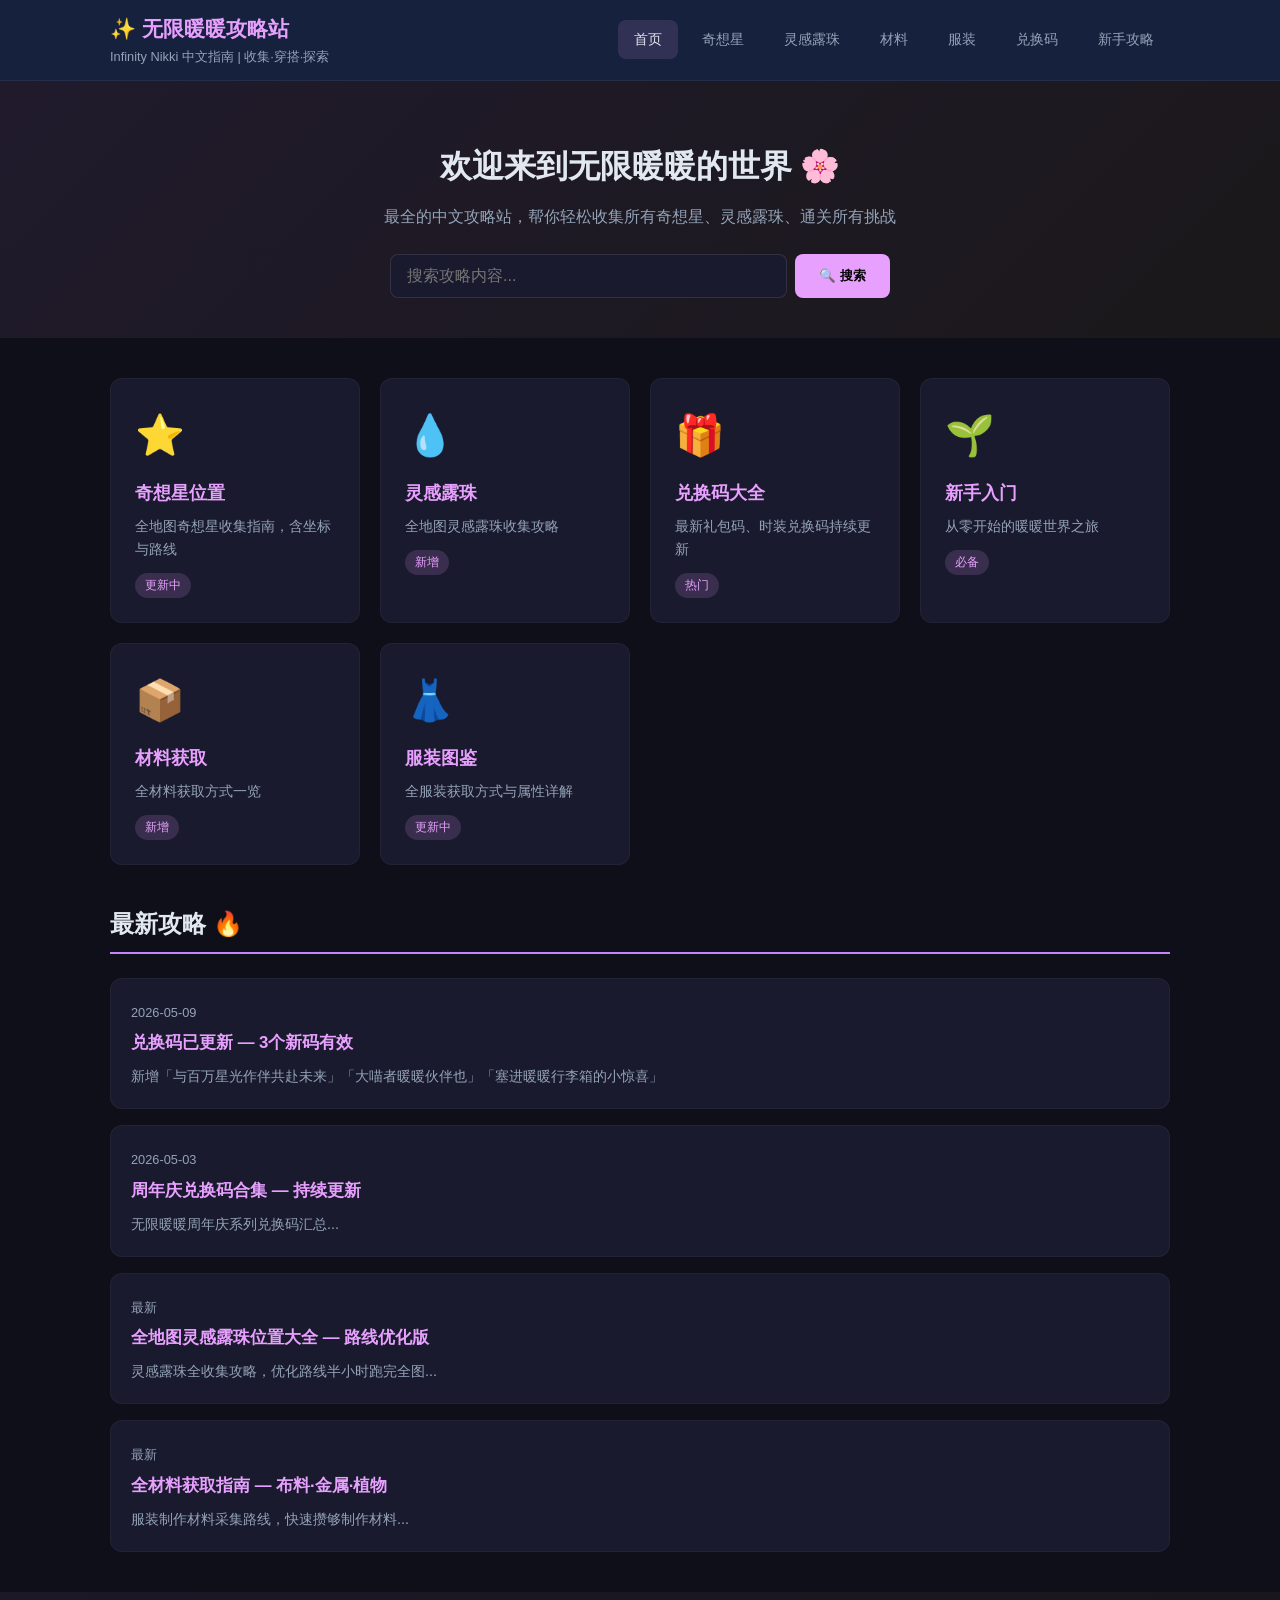
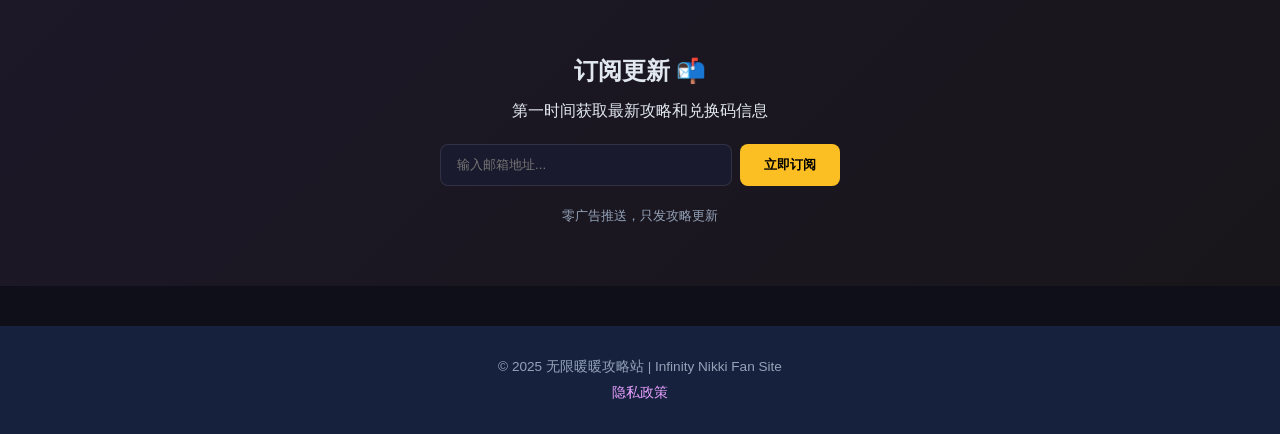
==== index.html @ 2e08425b "优化：服装页扩充至22套+收集进度+稀有度显示+百度统计(占位)" ====
<!DOCTYPE html>
<html lang="zh-CN">
<head>
    <meta charset="UTF-8">
    <meta name="viewport" content="width=device-width, initial-scale=1.0">
    <title>无限暖暖攻略站 - Infinity Nikki Guide</title>
    <meta name="description" content="无限暖暖攻略站，提供奇想星位置、灵感露珠收集、服装图鉴、穿搭挑战攻略等全面指南。">
    <meta name="keywords" content="无限暖暖, Infinity Nikki, 攻略, 奇想星, 灵感露珠, 服装, 穿搭挑战">
    <link rel="stylesheet" href="style.css">
    <!-- 预留AdSense广告位 -->
    <script async src="https://pagead2.googlesyndication.com/pagead/js/adsbygoogle.js?client=ca-pub-8350493966733244" crossorigin="anonymous"></script>

    <!-- 网站统计 -->
    <script>
    var _hmt = _hmt || [];
    (function() {
      var hm = document.createElement('script');
      hm.src = 'https://hm.baidu.com/hm.js?TODO_REPLACE_WITH_YOUR_BAIDU_ID';
      var s = document.getElementsByTagName('script')[0]; 
      s.parentNode.insertBefore(hm, s);
    })();
    </script>
    <!-- Google tag (gtag.js) -->
    <script async src="https://www.googletagmanager.com/gtag/js?id=G-TODO_REPLACE"></script>
    <script>
      window.dataLayer = window.dataLayer || [];
      function gtag(){dataLayer.push(arguments);}
      gtag('js', new Date());
      gtag('config', 'G-TODO_REPLACE');
    </script>
</head>
<body>
    <header class="site-header">
        <div class="container">
            <div class="logo">
                <h1>✨ 无限暖暖攻略站</h1>
                <p class="subtitle">Infinity Nikki 中文指南 | 收集·穿搭·探索</p>
            </div>
            <nav class="main-nav">
                <button class="mobile-menu-btn" id="menuToggle">☰</button>
                <ul id="navMenu">
                    <li><a href="index.html" class="active">首页</a></li>
                    <li><a href="whimstars.html" >奇想星</a></li>
                    <li><a href="dewdrops.html" >灵感露珠</a></li>
                    <li><a href="materials.html" >材料</a></li>
                    <li><a href="outfits.html" >服装</a></li>
                    <li><a href="codes.html" >兑换码</a></li>
                    <li><a href="beginner.html" >新手攻略</a></li>
                </ul>
            </nav>
        </div>
    </header>

    <main>
        <!-- Hero -->
        <section class="hero">
            <div class="container">
                <h2>欢迎来到无限暖暖的世界 🌸</h2>
                <p>最全的中文攻略站，帮你轻松收集所有奇想星、灵感露珠、通关所有挑战</p>
                <div class="search-box">
                    <input type="text" id="searchInput" placeholder="搜索攻略内容..." />
                    <button id="searchBtn">🔍 搜索</button>
                </div>
            </div>
        </section>

        <!-- Quick Links -->
        <section class="quick-links">
            <div class="container">
                <div class="card-grid">
                    <a href="whimstars.html" class="card card-whimstar">
                        <div class="card-icon">⭐</div>
                        <h3>奇想星位置</h3>
                        <p>全地图奇想星收集指南，含坐标与路线</p>
                        <span class="card-tag">更新中</span>
                    </a>
                    <a href="dewdrops.html" class="card card-whimstar">
                        <div class="card-icon">💧</div>
                        <h3>灵感露珠</h3>
                        <p>全地图灵感露珠收集攻略</p>
                        <span class="card-tag">新增</span>
                    </a>
                    <a href="codes.html" class="card card-outfit">
                        <div class="card-icon">🎁</div>
                        <h3>兑换码大全</h3>
                        <p>最新礼包码、时装兑换码持续更新</p>
                        <span class="card-tag">热门</span>
                    </a>
                    <a href="beginner.html" class="card card-challenge">
                        <div class="card-icon">🌱</div>
                        <h3>新手入门</h3>
                        <p>从零开始的暖暖世界之旅</p>
                        <span class="card-tag">必备</span>
                    </a>
                    <a href="materials.html" class="card card-calculator">
                        <div class="card-icon">📦</div>
                        <h3>材料获取</h3>
                        <p>全材料获取方式一览</p>
                        <span class="card-tag">新增</span>
                    </a>
                    <a href="outfits.html" class="card card-calculator">
                        <div class="card-icon">👗</div>
                        <h3>服装图鉴</h3>
                        <p>全服装获取方式与属性详解</p>
                        <span class="card-tag">更新中</span>
                    </a>
                </div>
            </div>
        </section>

        <!-- Latest Guides -->
        <section class="latest-guides">
            <div class="container">
                <h2 class="section-title">最新攻略 🔥</h2>
                <div class="guide-list">
                    <article class="guide-item">
                        <span class="guide-date">2026-05-09</span>
                        <h3><a href="codes.html">兑换码已更新 — 3个新码有效</a></h3>
                        <p>新增「与百万星光作伴共赴未来」「大喵者暖暖伙伴也」「塞进暖暖行李箱的小惊喜」</p>
                    </article>
                    <article class="guide-item">
                        <span class="guide-date">2026-05-03</span>
                        <h3><a href="codes.html">周年庆兑换码合集 — 持续更新</a></h3>
                        <p>无限暖暖周年庆系列兑换码汇总...</p>
                    </article>
                    <article class="guide-item">
                        <span class="guide-date">最新</span>
                        <h3><a href="dewdrops.html">全地图灵感露珠位置大全 — 路线优化版</a></h3>
                        <p>灵感露珠全收集攻略，优化路线半小时跑完全图...</p>
                    </article>
                    <article class="guide-item">
                        <span class="guide-date">最新</span>
                        <h3><a href="materials.html">全材料获取指南 — 布料·金属·植物</a></h3>
                        <p>服装制作材料采集路线，快速攒够制作材料...</p>
                    </article>
                </div>
            </div>
        </section>

        <!-- Newsletter -->
        <section class="newsletter">
            <div class="container">
                <h2>订阅更新 📬</h2>
                <p>第一时间获取最新攻略和兑换码信息</p>
                <form class="newsletter-form" id="newsletterForm">
                    <input type="email" placeholder="输入邮箱地址..." required />
                    <button type="submit">立即订阅</button>
                </form>
                <p class="newsletter-note">零广告推送，只发攻略更新</p>
            </div>
        </section>
    </main>

    <!-- AdSense 预留 -->
    <!-- <div class="ad-container">广告位</div> -->

    <footer class="site-footer">
        <div class="container">
            <p>© 2025 无限暖暖攻略站 | Infinity Nikki Fan Site</p>
            <p class="footer-note"><a href="privacy.html">隐私政策</a></p>
        </div>
    </footer>

    <script src="script.js"></script>
</body>
</html>
---- style.css ----
/* ===== Reset & Base ===== */
*, *::before, *::after { box-sizing: border-box; margin: 0; padding: 0; }

:root {
    --bg: #0f0f1a;
    --bg-card: #1a1a2e;
    --bg-nav: #16213e;
    --primary: #e8a0ff;
    --primary-dim: #c084fc;
    --accent: #fbbf24;
    --text: #e2e8f0;
    --text-dim: #94a3b8;
    --success: #4ade80;
    --radius: 12px;
    --shadow: 0 4px 24px rgba(0,0,0,0.3);
}

html { scroll-behavior: smooth; }

body {
    font-family: -apple-system, BlinkMacSystemFont, 'Segoe UI', 'Noto Sans SC', sans-serif;
    background: var(--bg);
    color: var(--text);
    line-height: 1.6;
    min-height: 100vh;
}

.container { max-width: 1100px; margin: 0 auto; padding: 0 20px; }

a { color: var(--primary); text-decoration: none; transition: color 0.2s; }
a:hover { color: var(--accent); }

/* ===== Header ===== */
.site-header {
    background: var(--bg-nav);
    border-bottom: 1px solid rgba(255,255,255,0.06);
    position: sticky;
    top: 0;
    z-index: 100;
    backdrop-filter: blur(12px);
}

.site-header .container {
    display: flex;
    justify-content: space-between;
    align-items: center;
    padding-top: 12px;
    padding-bottom: 12px;
}

.logo h1 { font-size: 1.3em; color: var(--primary); }
.subtitle { font-size: 0.8em; color: var(--text-dim); margin-top: 2px; }

/* Navigation */
.main-nav ul {
    display: flex;
    gap: 8px;
    list-style: none;
}
.main-nav ul li a {
    display: block;
    padding: 8px 16px;
    border-radius: 8px;
    color: var(--text-dim);
    font-size: 0.9em;
    transition: all 0.2s;
}
.main-nav ul li a:hover,
.main-nav ul li a.active {
    color: var(--text);
    background: rgba(232,160,255,0.12);
}
.mobile-menu-btn {
    display: none;
    background: none;
    border: none;
    color: var(--text);
    font-size: 1.5em;
    cursor: pointer;
}

/* ===== Hero ===== */
.hero {
    text-align: center;
    padding: 60px 20px 40px;
    background: linear-gradient(135deg, rgba(232,160,255,0.08), rgba(251,191,36,0.05));
}
.hero h2 { font-size: 2em; margin-bottom: 12px; }
.hero p { color: var(--text-dim); max-width: 600px; margin: 0 auto 24px; }

.search-box {
    display: flex;
    max-width: 500px;
    margin: 0 auto;
    gap: 8px;
}
.search-box input {
    flex: 1;
    padding: 12px 16px;
    border-radius: 8px;
    border: 1px solid rgba(255,255,255,0.1);
    background: var(--bg-card);
    color: var(--text);
    font-size: 1em;
}
.search-box input:focus { outline: none; border-color: var(--primary); }
.search-box button {
    padding: 12px 24px;
    border-radius: 8px;
    border: none;
    background: var(--primary);
    color: #000;
    font-weight: 600;
    cursor: pointer;
}

/* ===== Cards ===== */
.card-grid {
    display: grid;
    grid-template-columns: repeat(auto-fit, minmax(240px, 1fr));
    gap: 20px;
    padding: 40px 0;
}

.card {
    background: var(--bg-card);
    border-radius: var(--radius);
    padding: 24px;
    transition: all 0.3s;
    border: 1px solid rgba(255,255,255,0.04);
    position: relative;
    overflow: hidden;
}
.card:hover {
    transform: translateY(-4px);
    box-shadow: var(--shadow);
    border-color: var(--primary-dim);
}
.card-icon { font-size: 2.5em; margin-bottom: 12px; }
.card h3 { font-size: 1.1em; margin-bottom: 8px; }
.card p { color: var(--text-dim); font-size: 0.9em; }
.card-tag {
    display: inline-block;
    padding: 3px 10px;
    border-radius: 20px;
    font-size: 0.75em;
    margin-top: 12px;
    background: rgba(232,160,255,0.15);
    color: var(--primary);
}

/* ===== Sections ===== */
.section-title {
    font-size: 1.5em;
    margin-bottom: 24px;
    padding-bottom: 8px;
    border-bottom: 2px solid var(--primary-dim);
}

.guide-list { display: flex; flex-direction: column; gap: 16px; }
.guide-item {
    background: var(--bg-card);
    padding: 20px;
    border-radius: var(--radius);
    border: 1px solid rgba(255,255,255,0.04);
}
.guide-date { font-size: 0.8em; color: var(--text-dim); }
.guide-item h3 { margin: 6px 0 8px; font-size: 1.05em; }
.guide-item p { color: var(--text-dim); font-size: 0.9em; }

/* ===== Newsletter ===== */
.newsletter {
    text-align: center;
    padding: 60px 20px;
    background: linear-gradient(135deg, rgba(232,160,255,0.06), rgba(251,191,36,0.04));
    margin-top: 40px;
}
.newsletter h2 { margin-bottom: 8px; }
.newsletter-form {
    display: flex;
    max-width: 400px;
    margin: 20px auto;
    gap: 8px;
}
.newsletter-form input {
    flex: 1;
    padding: 12px 16px;
    border-radius: 8px;
    border: 1px solid rgba(255,255,255,0.1);
    background: var(--bg-card);
    color: var(--text);
}
.newsletter-form button {
    padding: 12px 24px;
    border-radius: 8px;
    border: none;
    background: var(--accent);
    color: #000;
    font-weight: 600;
    cursor: pointer;
}
.newsletter-note { font-size: 0.8em; color: var(--text-dim); }

/* ===== Page Hero (subpages) ===== */
.page-hero {
    padding: 40px 20px;
    text-align: center;
    background: linear-gradient(135deg, rgba(232,160,255,0.06), transparent);
}
.page-hero h1 { font-size: 1.8em; }
.page-description { color: var(--text-dim); margin-top: 8px; }

/* ===== Filter Bar ===== */
.filter-bar {
    display: flex;
    gap: 8px;
    flex-wrap: wrap;
    margin-bottom: 24px;
}
.filter-btn {
    padding: 8px 18px;
    border-radius: 20px;
    border: 1px solid rgba(255,255,255,0.1);
    background: transparent;
    color: var(--text-dim);
    cursor: pointer;
    transition: all 0.2s;
    font-size: 0.9em;
}
.filter-btn:hover, .filter-btn.active {
    background: var(--primary);
    color: #000;
    border-color: var(--primary);
}

/* ===== Progress Bar ===== */
.progress-bar { margin-bottom: 32px; }
.progress-label {
    display: flex;
    justify-content: space-between;
    margin-bottom: 6px;
    font-size: 0.9em;
    color: var(--text-dim);
}
.progress-track {
    height: 8px;
    background: var(--bg-card);
    border-radius: 10px;
    overflow: hidden;
}
.progress-fill {
    height: 100%;
    background: linear-gradient(90deg, var(--primary), var(--accent));
    border-radius: 10px;
    transition: width 0.5s ease;
}

/* ===== Items Grid ===== */
.zone-section { margin-bottom: 40px; }
.zone-section h2 { font-size: 1.3em; margin-bottom: 4px; }
.zone-stats { color: var(--text-dim); font-size: 0.85em; margin-bottom: 16px; }

.items-grid {
    display: grid;
    grid-template-columns: repeat(auto-fill, minmax(180px, 1fr));
    gap: 12px;
}
.item-card {
    background: var(--bg-card);
    padding: 16px;
    border-radius: 10px;
    border: 1px solid rgba(255,255,255,0.06);
    cursor: pointer;
    transition: all 0.2s;
    user-select: none;
}
.item-card:hover { border-color: var(--primary-dim); }
.item-card.collected {
    opacity: 0.5;
    text-decoration: line-through;
    border-color: var(--success);
}
.item-card .item-name { font-size: 0.95em; font-weight: 500; }
.item-card .item-location { font-size: 0.8em; color: var(--text-dim); margin-top: 4px; }

/* ===== Outfits Grid ===== */
.outfits-grid {
    display: grid;
    grid-template-columns: repeat(auto-fill, minmax(280px, 1fr));
    gap: 20px;
}
.outfit-card {
    background: var(--bg-card);
    border-radius: var(--radius);
    overflow: hidden;
    border: 1px solid rgba(255,255,255,0.06);
    transition: all 0.3s;
}
.outfit-card:hover { transform: translateY(-2px); border-color: var(--primary-dim); }
.outfit-card .outfit-header {
    padding: 20px 20px 12px;
    display: flex;
    justify-content: space-between;
    align-items: flex-start;
}
.outfit-card .outfit-name { font-weight: 600; font-size: 1.05em; }
.outfit-card .outfit-type {
    font-size: 0.75em;
    padding: 3px 10px;
    border-radius: 20px;
    background: rgba(232,160,255,0.15);
    color: var(--primary);
}
.outfit-card .outfit-body { padding: 0 20px 16px; }
.outfit-card .outfit-body p { color: var(--text-dim); font-size: 0.9em; }
.outfit-card .outfit-tags {
    display: flex;
    gap: 6px;
    flex-wrap: wrap;
    padding: 12px 20px;
    border-top: 1px solid rgba(255,255,255,0.04);
}
.outfit-card .outfit-tags span {
    font-size: 0.75em;
    padding: 3px 8px;
    border-radius: 6px;
    background: rgba(255,255,255,0.05);
    color: var(--text-dim);
}

/* ===== Challenge ===== */
.challenge-item {
    background: var(--bg-card);
    border-radius: var(--radius);
    padding: 20px;
    margin-bottom: 16px;
    border: 1px solid rgba(255,255,255,0.06);
}
.challenge-item h3 { color: var(--accent); margin-bottom: 8px; }
.challenge-item .challenge-detail { color: var(--text-dim); font-size: 0.9em; }
.challenge-item .challenge-tip {
    margin-top: 12px;
    padding: 12px;
    background: rgba(251,191,36,0.08);
    border-radius: 8px;
    border-left: 3px solid var(--accent);
    font-size: 0.9em;
}

/* ===== Codes Page ===== */
.code-list { display: flex; flex-direction: column; gap: 16px; }
.code-item {
    background: var(--bg-card);
    border-radius: var(--radius);
    padding: 20px;
    border: 1px solid rgba(255,255,255,0.06);
    display: flex;
    flex-direction: column;
    gap: 8px;
}
.code-item.active { border-color: rgba(74,222,128,0.2); }
.code-item.expired { opacity: 0.5; }
.code-header {
    display: flex;
    justify-content: space-between;
    align-items: center;
}
.code-value {
    font-family: 'Courier New', monospace;
    font-size: 1.1em;
    font-weight: 700;
    color: var(--accent);
    letter-spacing: 1px;
}
.code-status.active { color: var(--success); font-size: 0.85em; }
.code-status.expired { color: #ef4444; font-size: 0.85em; }
.code-body p { color: var(--text-dim); font-size: 0.9em; }
.code-date { font-size: 0.8em; color: var(--text-dim); margin-top: 4px; }
.copy-btn {
    align-self: flex-end;
    padding: 6px 16px;
    border-radius: 6px;
    border: none;
    background: var(--primary);
    color: #000;
    font-size: 0.85em;
    cursor: pointer;
    transition: all 0.2s;
}
.copy-btn:hover { background: var(--accent); }

/* ===== Beginner Guide ===== */
.guide-article {
    background: var(--bg-card);
    border-radius: var(--radius);
    padding: 24px;
    margin-bottom: 20px;
}
.guide-article h2 { font-size: 1.3em; margin-bottom: 16px; color: var(--primary); }
.guide-article p { color: var(--text-dim); line-height: 1.8; }
.guide-article ul { padding-left: 20px; margin: 12px 0; }
.guide-article ul li { color: var(--text-dim); margin-bottom: 8px; line-height: 1.6; }
.todo-list { display: flex; flex-direction: column; gap: 8px; }
.todo-item {
    display: flex;
    gap: 10px;
    align-items: flex-start;
    padding: 10px 14px;
    background: rgba(255,255,255,0.03);
    border-radius: 8px;
}
.todo-check { flex-shrink: 0; }
.resource-grid {
    display: grid;
    grid-template-columns: repeat(auto-fit, minmax(140px, 1fr));
    gap: 12px;
}
.resource-item {
    text-align: center;
    padding: 16px;
    background: rgba(255,255,255,0.03);
    border-radius: 10px;
}
.resource-icon { font-size: 2em; margin-bottom: 8px; }
.resource-item h4 { font-size: 0.95em; margin-bottom: 4px; }
.resource-item p { font-size: 0.8em; color: var(--text-dim); }
.tip-card {
    padding: 14px;
    background: rgba(255,255,255,0.03);
    border-radius: 8px;
    margin-bottom: 10px;
}
.tip-card p { margin: 0; }
.tip-detail { font-size: 0.88em; color: var(--text-dim); margin-top: 4px; }
.ad-container {
    max-width: 728px;
    margin: 20px auto;
    min-height: 90px;
    background: var(--bg-card);
    border-radius: var(--radius);
    border: 1px dashed rgba(255,255,255,0.1);
}

/* ===== Footer ===== */
.site-footer {
    background: var(--bg-nav);
    padding: 30px 20px;
    text-align: center;
    margin-top: 40px;
}
.site-footer p { color: var(--text-dim); font-size: 0.85em; }
.footer-note { font-size: 0.75em; margin-top: 4px; }

/* ===== Responsive ===== */
@media (max-width: 768px) {
    .main-nav ul {
        display: none;
        position: absolute;
        top: 100%;
        left: 0;
        right: 0;
        flex-direction: column;
        background: var(--bg-nav);
        padding: 12px;
        border-bottom: 1px solid rgba(255,255,255,0.06);
    }
    .main-nav ul.open { display: flex; }
    .mobile-menu-btn { display: block; }
    .hero h2 { font-size: 1.5em; }
    .card-grid { grid-template-columns: 1fr 1fr; }
    .items-grid { grid-template-columns: repeat(auto-fill, minmax(140px, 1fr)); }
}

@media (max-width: 480px) {
    .card-grid { grid-template-columns: 1fr; }
    .search-box, .newsletter-form { flex-direction: column; }
}

/* ===== Content & Table Styles ===== */
.content-section {
    padding: 3rem 0;
}

.content-section:nth-child(even) {
    background: var(--bg-card);
}

.guide-content {
    background: var(--bg-card);
    border-radius: var(--radius);
    padding: 1.5rem;
    margin-top: 1rem;
}

.guide-content p {
    margin-bottom: 1rem;
    color: var(--text-dim);
    line-height: 1.8;
}

.collect-table {
    width: 100%;
    border-collapse: collapse;
    margin-top: 1rem;
    font-size: 0.95rem;
}

.collect-table th {
    background: var(--bg-nav);
    color: var(--primary);
    padding: 0.8rem 1rem;
    text-align: left;
    font-weight: 600;
}

.collect-table td {
    padding: 0.7rem 1rem;
    border-bottom: 1px solid rgba(255,255,255,0.06);
    color: var(--text);
}

.collect-table tr:hover td {
    background: rgba(232, 160, 255, 0.05);
}

.collect-table th:first-child {
    border-radius: 8px 0 0 0;
}

.collect-table th:last-child {
    border-radius: 0 8px 0 0;
}

.info-box, .notice-box {
    background: rgba(232, 160, 255, 0.08);
    border-left: 4px solid var(--primary);
    border-radius: 8px;
    padding: 1.2rem;
    margin: 1.5rem 0;
}

.info-box h3 {
    color: var(--primary);
    margin-bottom: 0.8rem;
    font-size: 1.1rem;
}

.info-box ul {
    list-style: none;
    padding: 0;
}

.info-box ul li {
    padding: 0.4rem 0;
    padding-left: 1.5rem;
    position: relative;
    color: var(--text-dim);
}

.info-box ul li::before {
    content: '✦';
    position: absolute;
    left: 0;
    color: var(--primary);
}

@media (max-width: 768px) {
    .collect-table {
        font-size: 0.85rem;
    }
    .collect-table th, .collect-table td {
        padding: 0.5rem;
    }
}
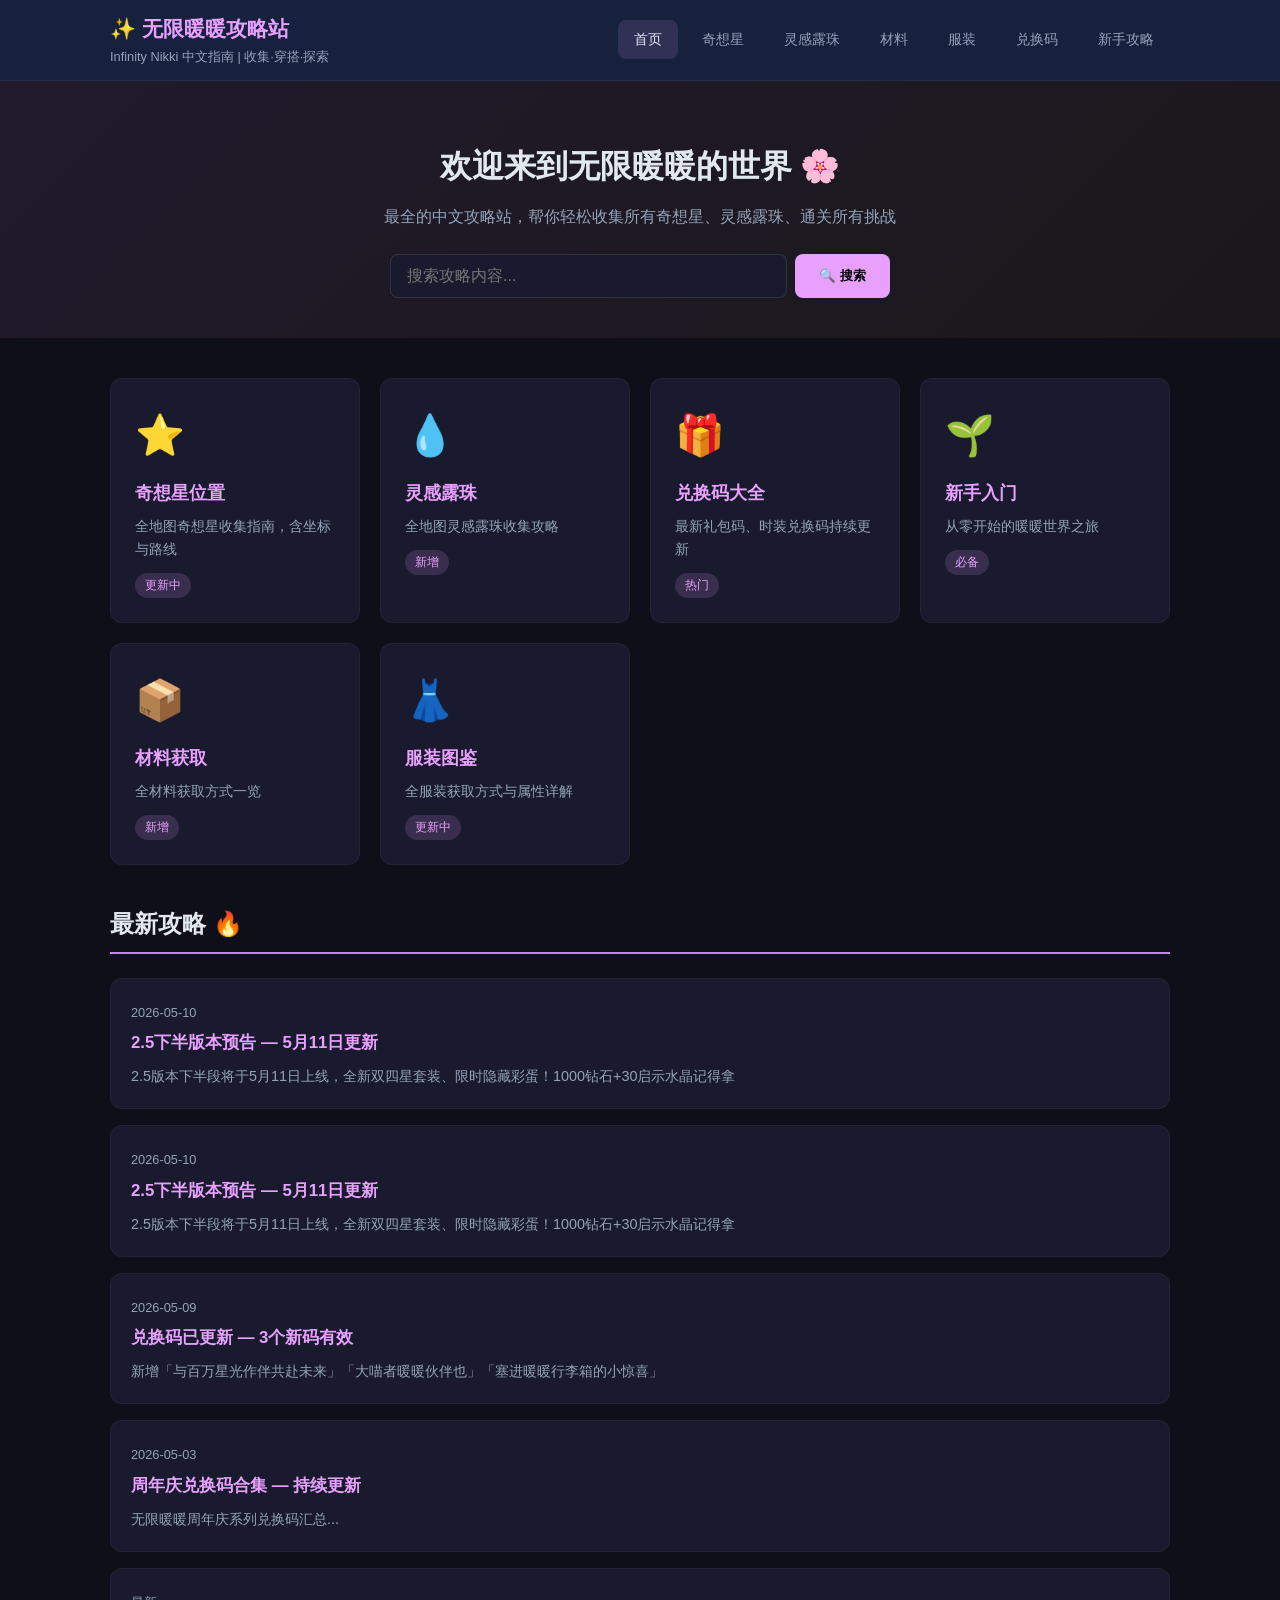
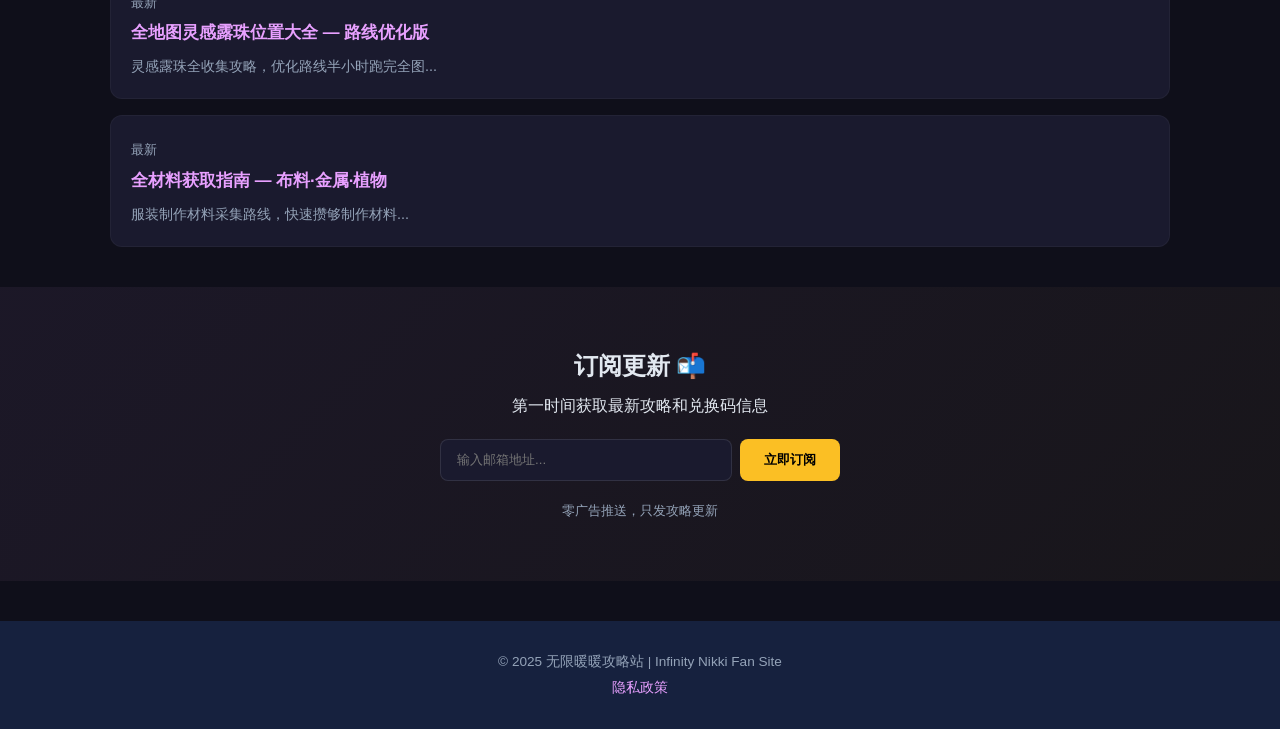
==== commit 39a118f3: "update: 5.10日常维护 - 新增2.5下半版本预告(5月11日更新)" ====
--- a/index.html
+++ b/index.html
@@ -114,6 +114,16 @@
                 <h2 class="section-title">最新攻略 🔥</h2>
                 <div class="guide-list">
                     <article class="guide-item">
+                        <span class="guide-date">2026-05-10</span>
+                        <h3><a href="whimstars.html">2.5下半版本预告 — 5月11日更新</a></h3>
+                        <p>2.5版本下半段将于5月11日上线，全新双四星套装、限时隐藏彩蛋！1000钻石+30启示水晶记得拿</p>
+                    </article>
+                    <article class="guide-item">
+                        <span class="guide-date">2026-05-10</span>
+                        <h3><a href="whimstars.html">2.5下半版本预告 — 5月11日更新</a></h3>
+                        <p>2.5版本下半段将于5月11日上线，全新双四星套装、限时隐藏彩蛋！1000钻石+30启示水晶记得拿</p>
+                    </article>
+                    <article class="guide-item">
                         <span class="guide-date">2026-05-09</span>
                         <h3><a href="codes.html">兑换码已更新 — 3个新码有效</a></h3>
                         <p>新增「与百万星光作伴共赴未来」「大喵者暖暖伙伴也」「塞进暖暖行李箱的小惊喜」</p>
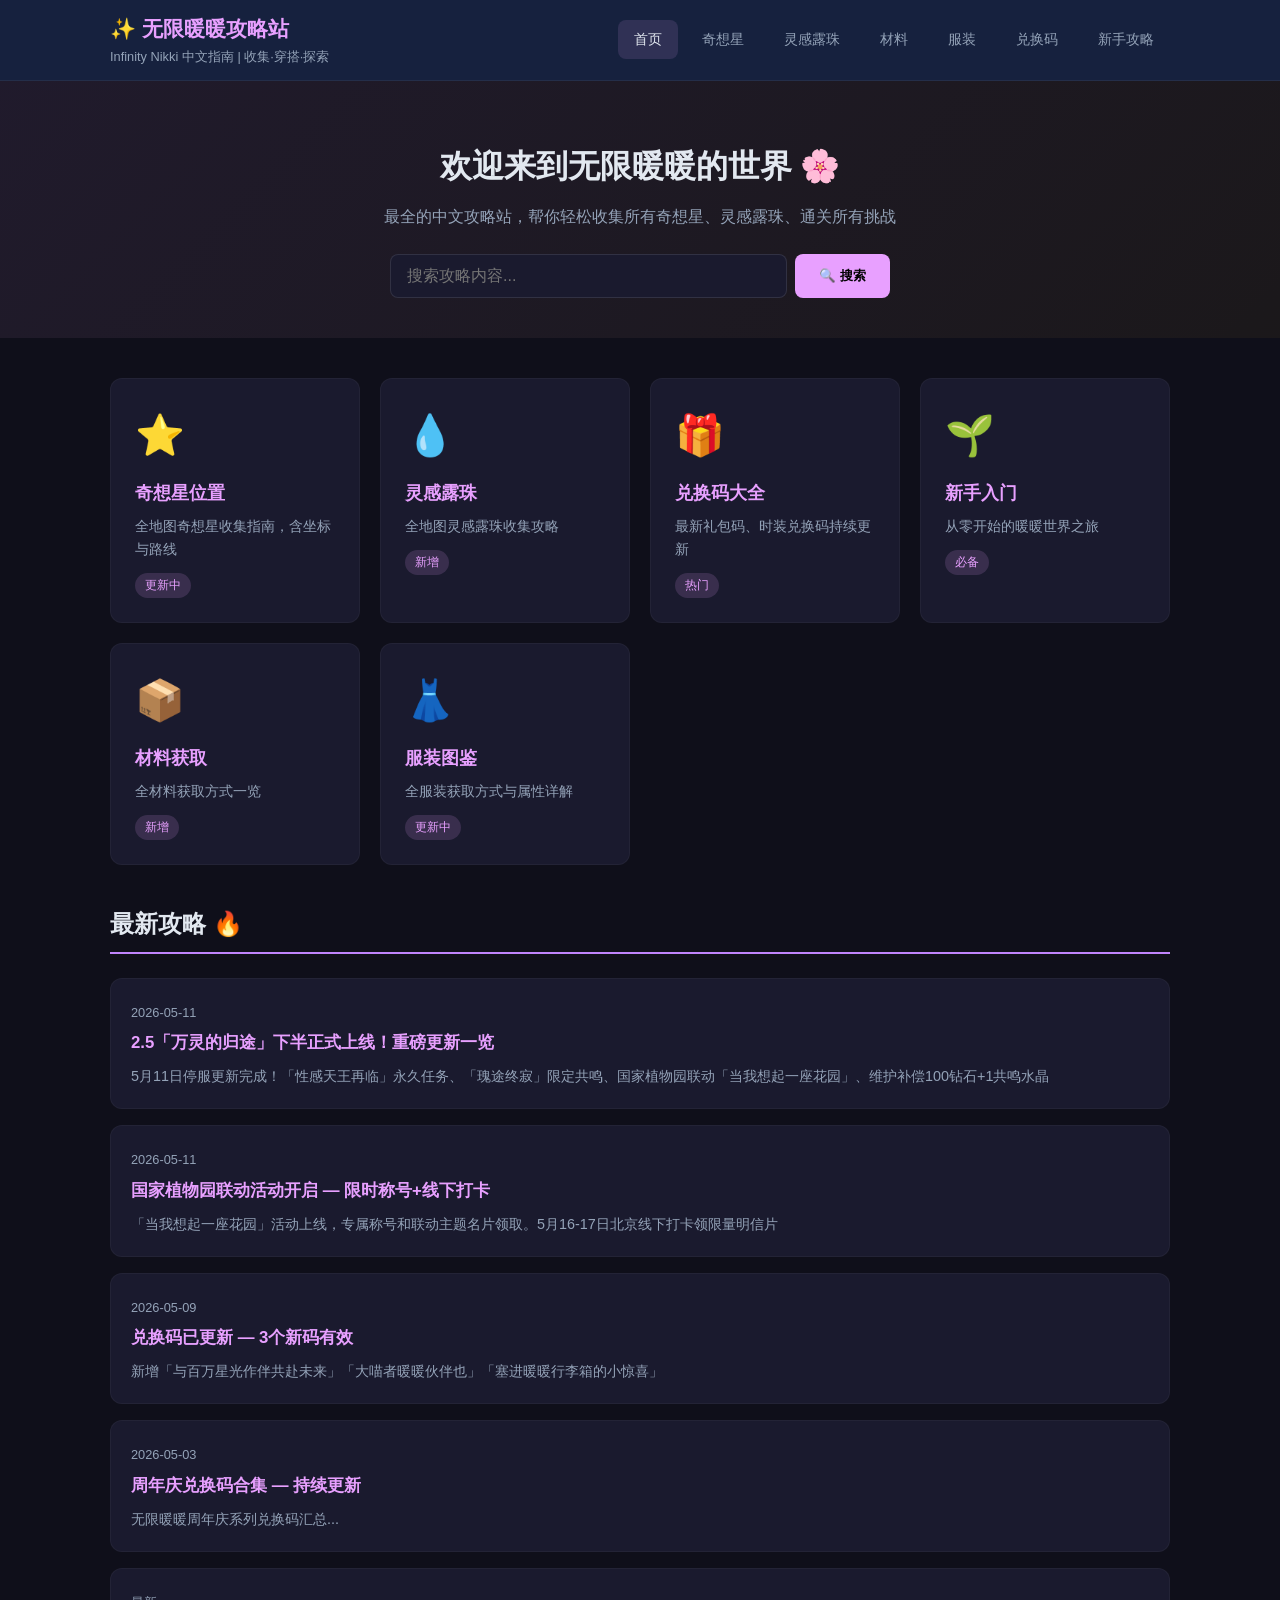
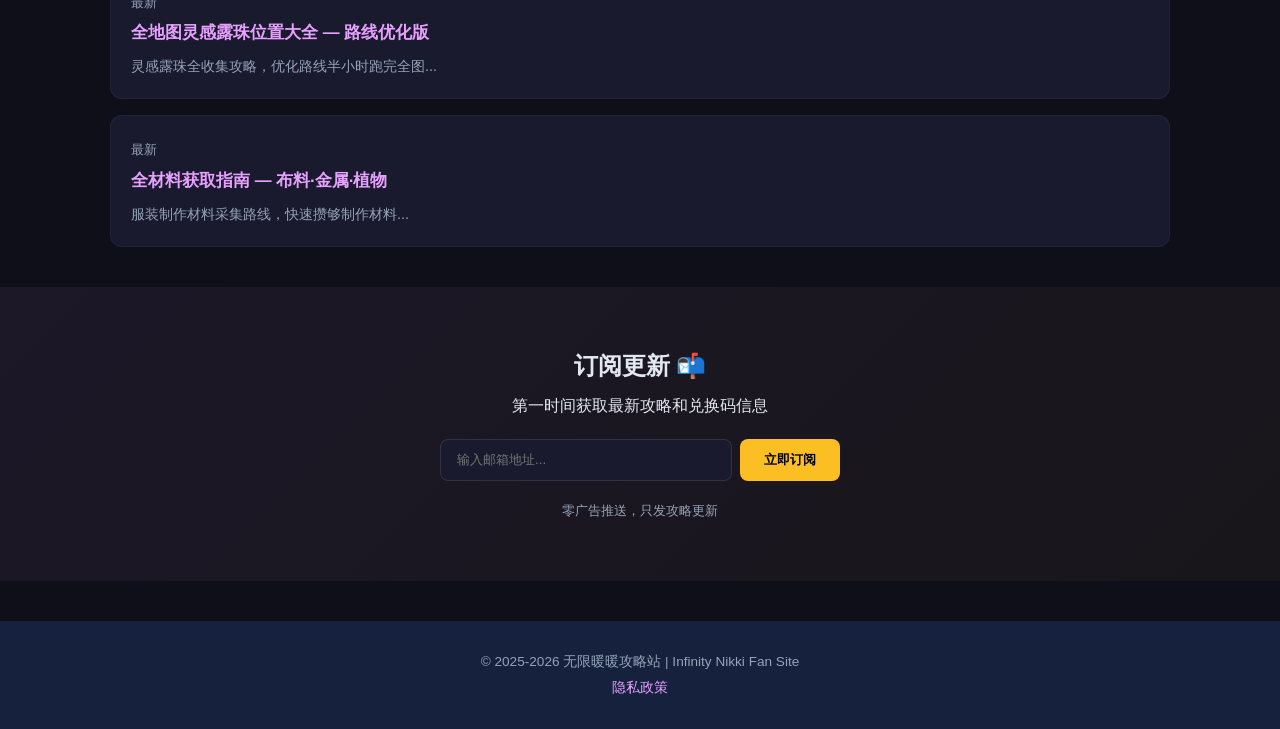
==== commit f18659cc: "每日维护 2026-05-11: 更新2.5下半上线新闻 + 国家植物园联动活动" ====
--- a/index.html
+++ b/index.html
@@ -114,14 +114,14 @@
                 <h2 class="section-title">最新攻略 🔥</h2>
                 <div class="guide-list">
                     <article class="guide-item">
-                        <span class="guide-date">2026-05-10</span>
-                        <h3><a href="whimstars.html">2.5下半版本预告 — 5月11日更新</a></h3>
-                        <p>2.5版本下半段将于5月11日上线，全新双四星套装、限时隐藏彩蛋！1000钻石+30启示水晶记得拿</p>
+                        <span class="guide-date">2026-05-11</span>
+                        <h3><a href="index.html">2.5「万灵的归途」下半正式上线！重磅更新一览</a></h3>
+                        <p>5月11日停服更新完成！「性感天王再临」永久任务、「瑰途终寂」限定共鸣、国家植物园联动「当我想起一座花园」、维护补偿100钻石+1共鸣水晶</p>
                     </article>
                     <article class="guide-item">
-                        <span class="guide-date">2026-05-10</span>
-                        <h3><a href="whimstars.html">2.5下半版本预告 — 5月11日更新</a></h3>
-                        <p>2.5版本下半段将于5月11日上线，全新双四星套装、限时隐藏彩蛋！1000钻石+30启示水晶记得拿</p>
+                        <span class="guide-date">2026-05-11</span>
+                        <h3><a href="index.html">国家植物园联动活动开启 — 限时称号+线下打卡</a></h3>
+                        <p>「当我想起一座花园」活动上线，专属称号和联动主题名片领取。5月16-17日北京线下打卡领限量明信片</p>
                     </article>
                     <article class="guide-item">
                         <span class="guide-date">2026-05-09</span>
@@ -166,7 +166,7 @@
 
     <footer class="site-footer">
         <div class="container">
-            <p>© 2025 无限暖暖攻略站 | Infinity Nikki Fan Site</p>
+            <p>© 2025-2026 无限暖暖攻略站 | Infinity Nikki Fan Site</p>
             <p class="footer-note"><a href="privacy.html">隐私政策</a></p>
         </div>
     </footer>
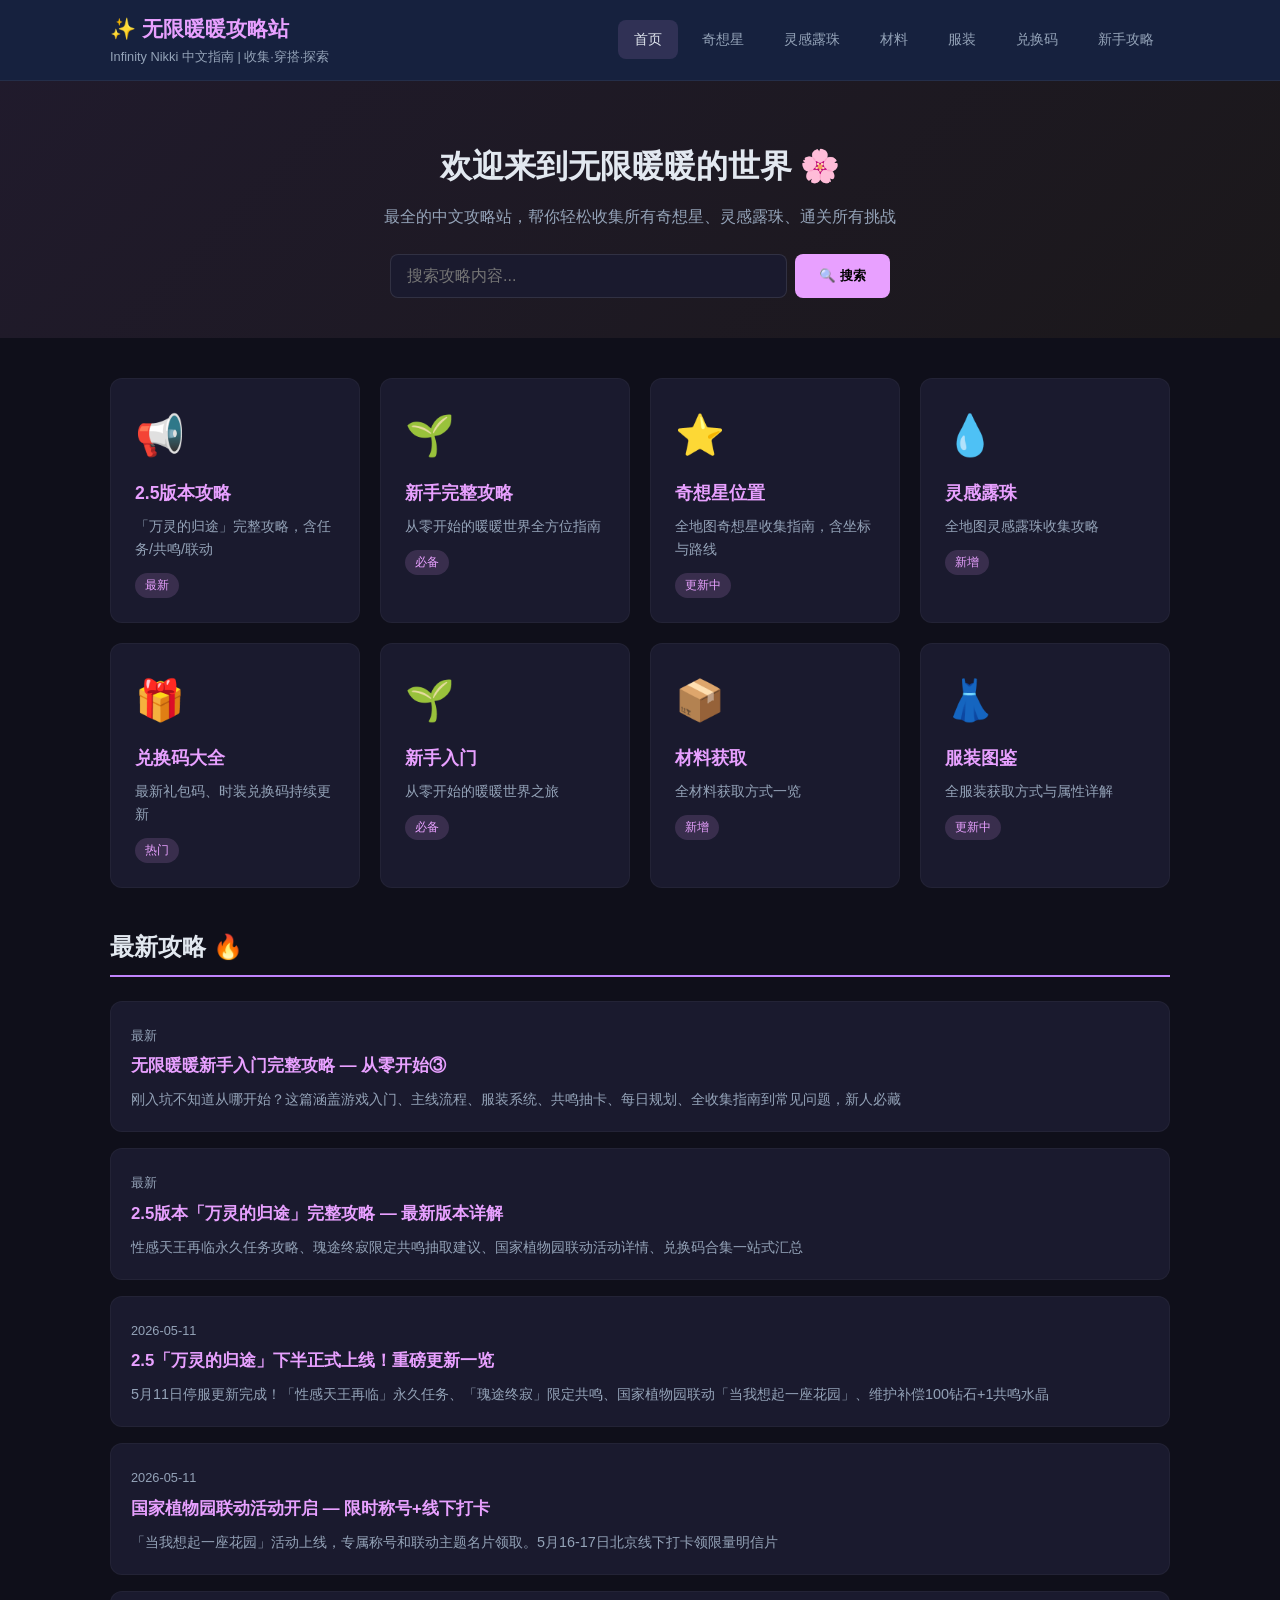
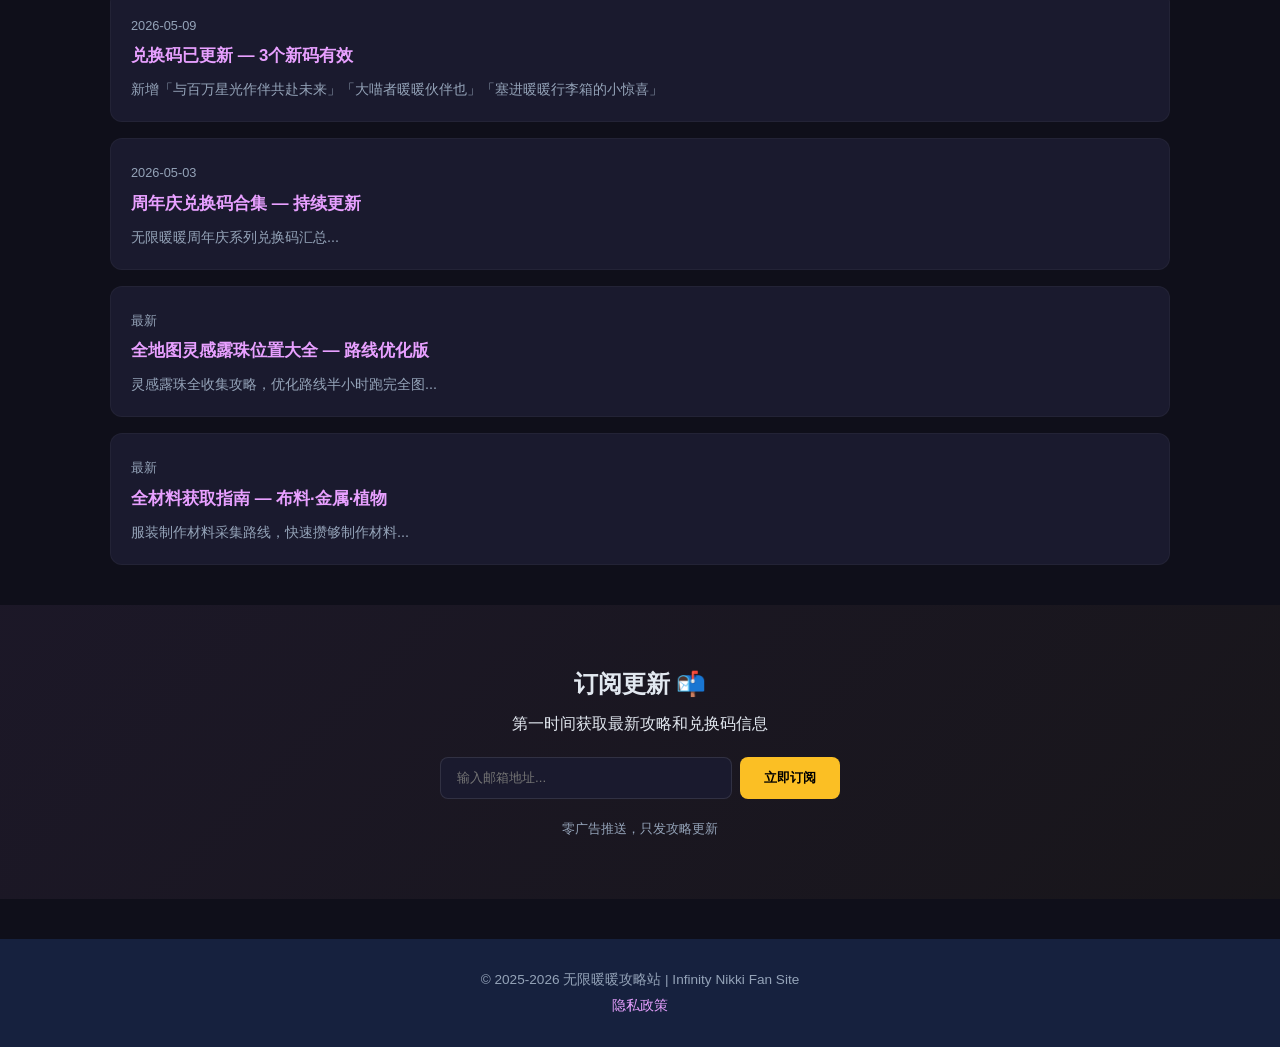
==== commit 831d4aab: "add: 2篇攻略文章 + 更新首页/Sitemap" ====
--- a/index.html
+++ b/index.html
@@ -68,6 +68,18 @@
         <section class="quick-links">
             <div class="container">
                 <div class="card-grid">
+                    <a href="guide-v25.html" class="card card-whimstar">
+                        <div class="card-icon">📢</div>
+                        <h3>2.5版本攻略</h3>
+                        <p>「万灵的归途」完整攻略，含任务/共鸣/联动</p>
+                        <span class="card-tag">最新</span>
+                    </a>
+                    <a href="beginner-guide.html" class="card card-challenge">
+                        <div class="card-icon">🌱</div>
+                        <h3>新手完整攻略</h3>
+                        <p>从零开始的暖暖世界全方位指南</p>
+                        <span class="card-tag">必备</span>
+                    </a>
                     <a href="whimstars.html" class="card card-whimstar">
                         <div class="card-icon">⭐</div>
                         <h3>奇想星位置</h3>
@@ -113,6 +125,16 @@
             <div class="container">
                 <h2 class="section-title">最新攻略 🔥</h2>
                 <div class="guide-list">
+                    <article class="guide-item">
+                        <span class="guide-date">最新</span>
+                        <h3><a href="beginner-guide.html">无限暖暖新手入门完整攻略 — 从零开始③</a></h3>
+                        <p>刚入坑不知道从哪开始？这篇涵盖游戏入门、主线流程、服装系统、共鸣抽卡、每日规划、全收集指南到常见问题，新人必藏</p>
+                    </article>
+                    <article class="guide-item">
+                        <span class="guide-date">最新</span>
+                        <h3><a href="guide-v25.html">2.5版本「万灵的归途」完整攻略 — 最新版本详解</a></h3>
+                        <p>性感天王再临永久任务攻略、瑰途终寂限定共鸣抽取建议、国家植物园联动活动详情、兑换码合集一站式汇总</p>
+                    </article>
                     <article class="guide-item">
                         <span class="guide-date">2026-05-11</span>
                         <h3><a href="index.html">2.5「万灵的归途」下半正式上线！重磅更新一览</a></h3>
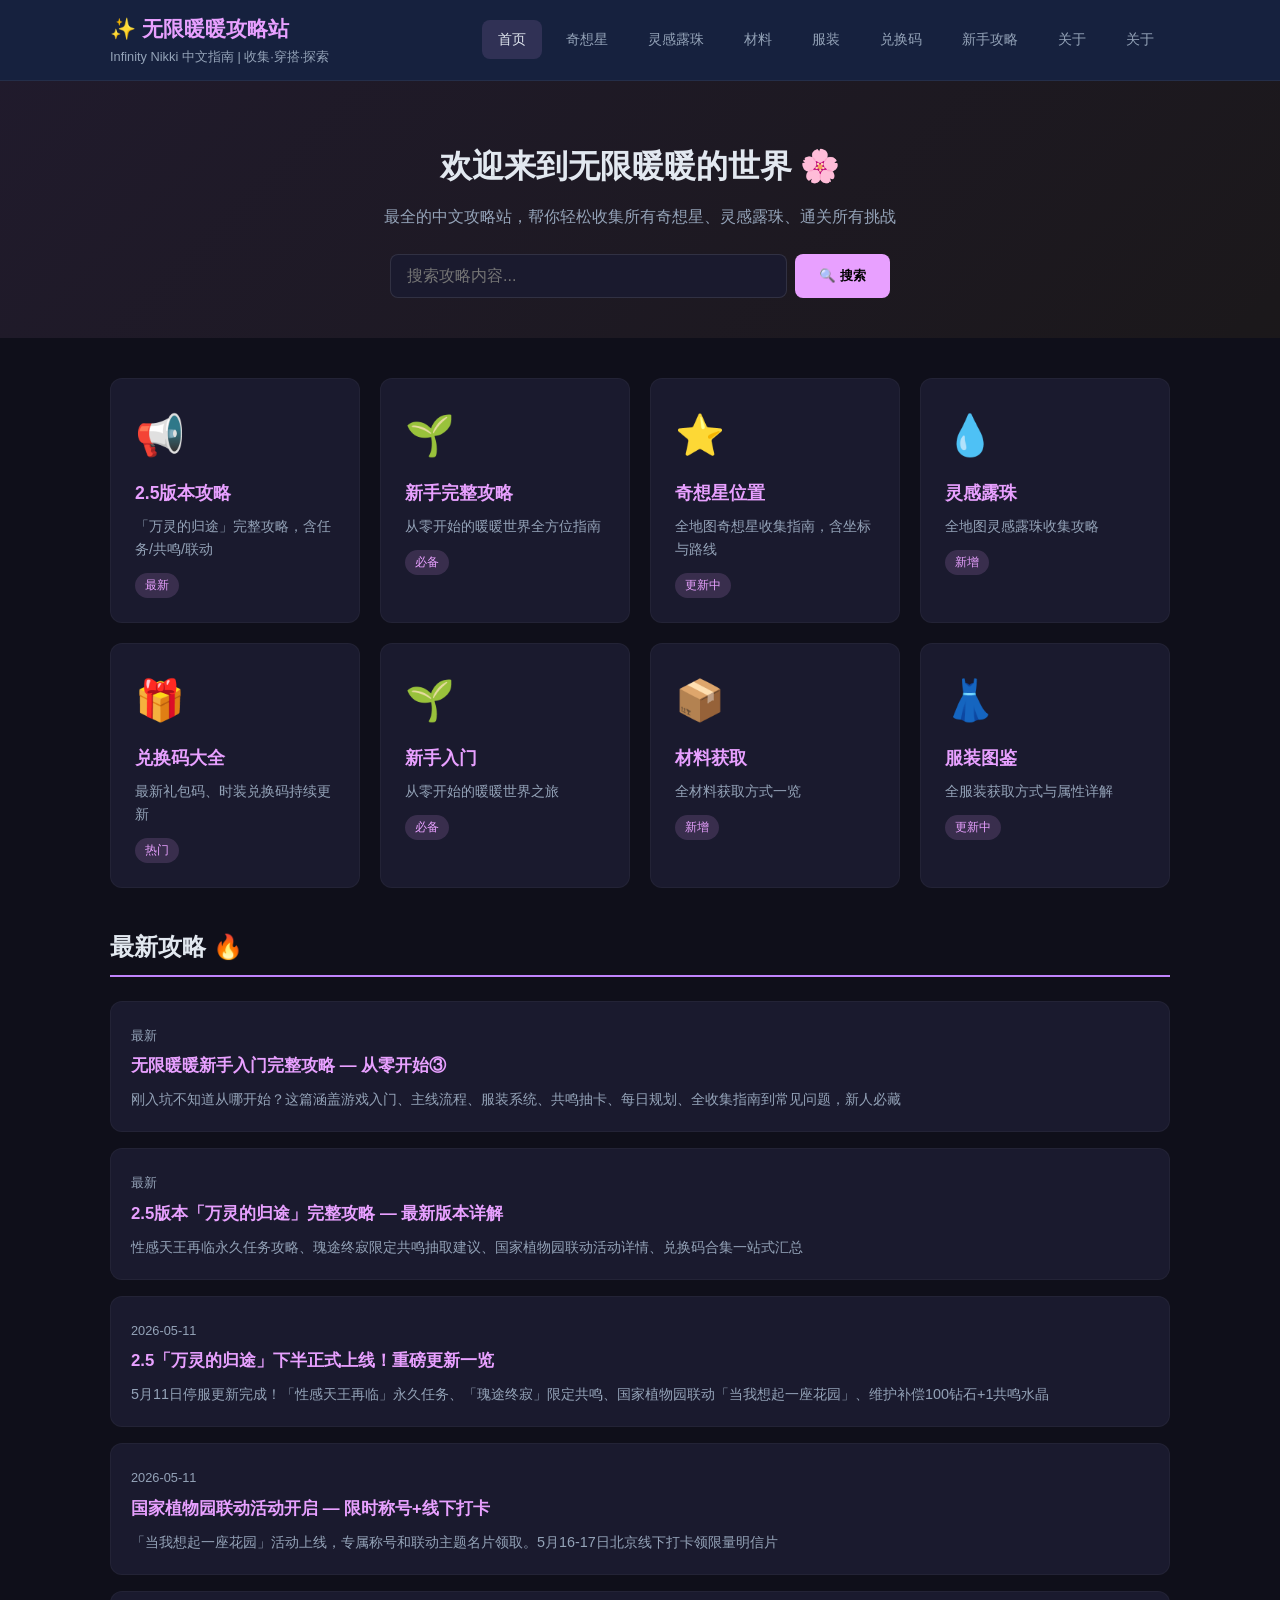
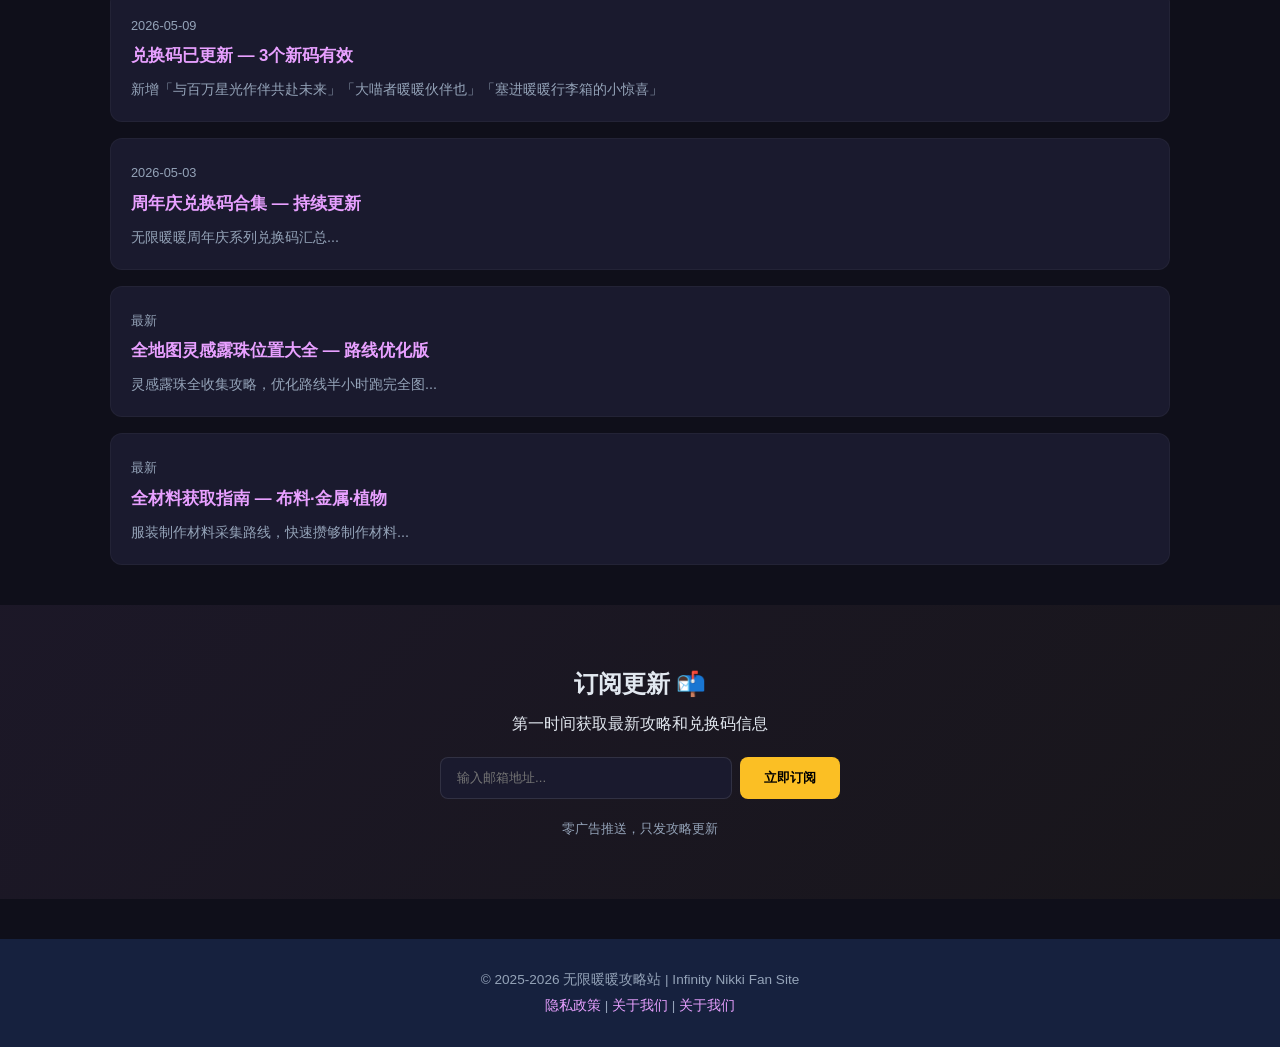
==== commit e5ac15d8: "AdSense优化: 新增关于页面、移除占位符代码、完善联系方式" ====
--- a/index.html
+++ b/index.html
@@ -10,24 +10,6 @@
     <!-- 预留AdSense广告位 -->
     <script async src="https://pagead2.googlesyndication.com/pagead/js/adsbygoogle.js?client=ca-pub-8350493966733244" crossorigin="anonymous"></script>
 
-    <!-- 网站统计 -->
-    <script>
-    var _hmt = _hmt || [];
-    (function() {
-      var hm = document.createElement('script');
-      hm.src = 'https://hm.baidu.com/hm.js?TODO_REPLACE_WITH_YOUR_BAIDU_ID';
-      var s = document.getElementsByTagName('script')[0]; 
-      s.parentNode.insertBefore(hm, s);
-    })();
-    </script>
-    <!-- Google tag (gtag.js) -->
-    <script async src="https://www.googletagmanager.com/gtag/js?id=G-TODO_REPLACE"></script>
-    <script>
-      window.dataLayer = window.dataLayer || [];
-      function gtag(){dataLayer.push(arguments);}
-      gtag('js', new Date());
-      gtag('config', 'G-TODO_REPLACE');
-    </script>
 </head>
 <body>
     <header class="site-header">
@@ -46,6 +28,8 @@
                     <li><a href="outfits.html" >服装</a></li>
                     <li><a href="codes.html" >兑换码</a></li>
                     <li><a href="beginner.html" >新手攻略</a></li>
+                    <li><a href="about.html">关于</a></li>
+                    <li><a href="about.html">关于</a></li>
                 </ul>
             </nav>
         </div>
@@ -189,7 +173,7 @@
     <footer class="site-footer">
         <div class="container">
             <p>© 2025-2026 无限暖暖攻略站 | Infinity Nikki Fan Site</p>
-            <p class="footer-note"><a href="privacy.html">隐私政策</a></p>
+            <p class="footer-note"><a href="privacy.html">隐私政策</a> | <a href="about.html">关于我们</a> | <a href="about.html">关于我们</a></p>
         </div>
     </footer>
 
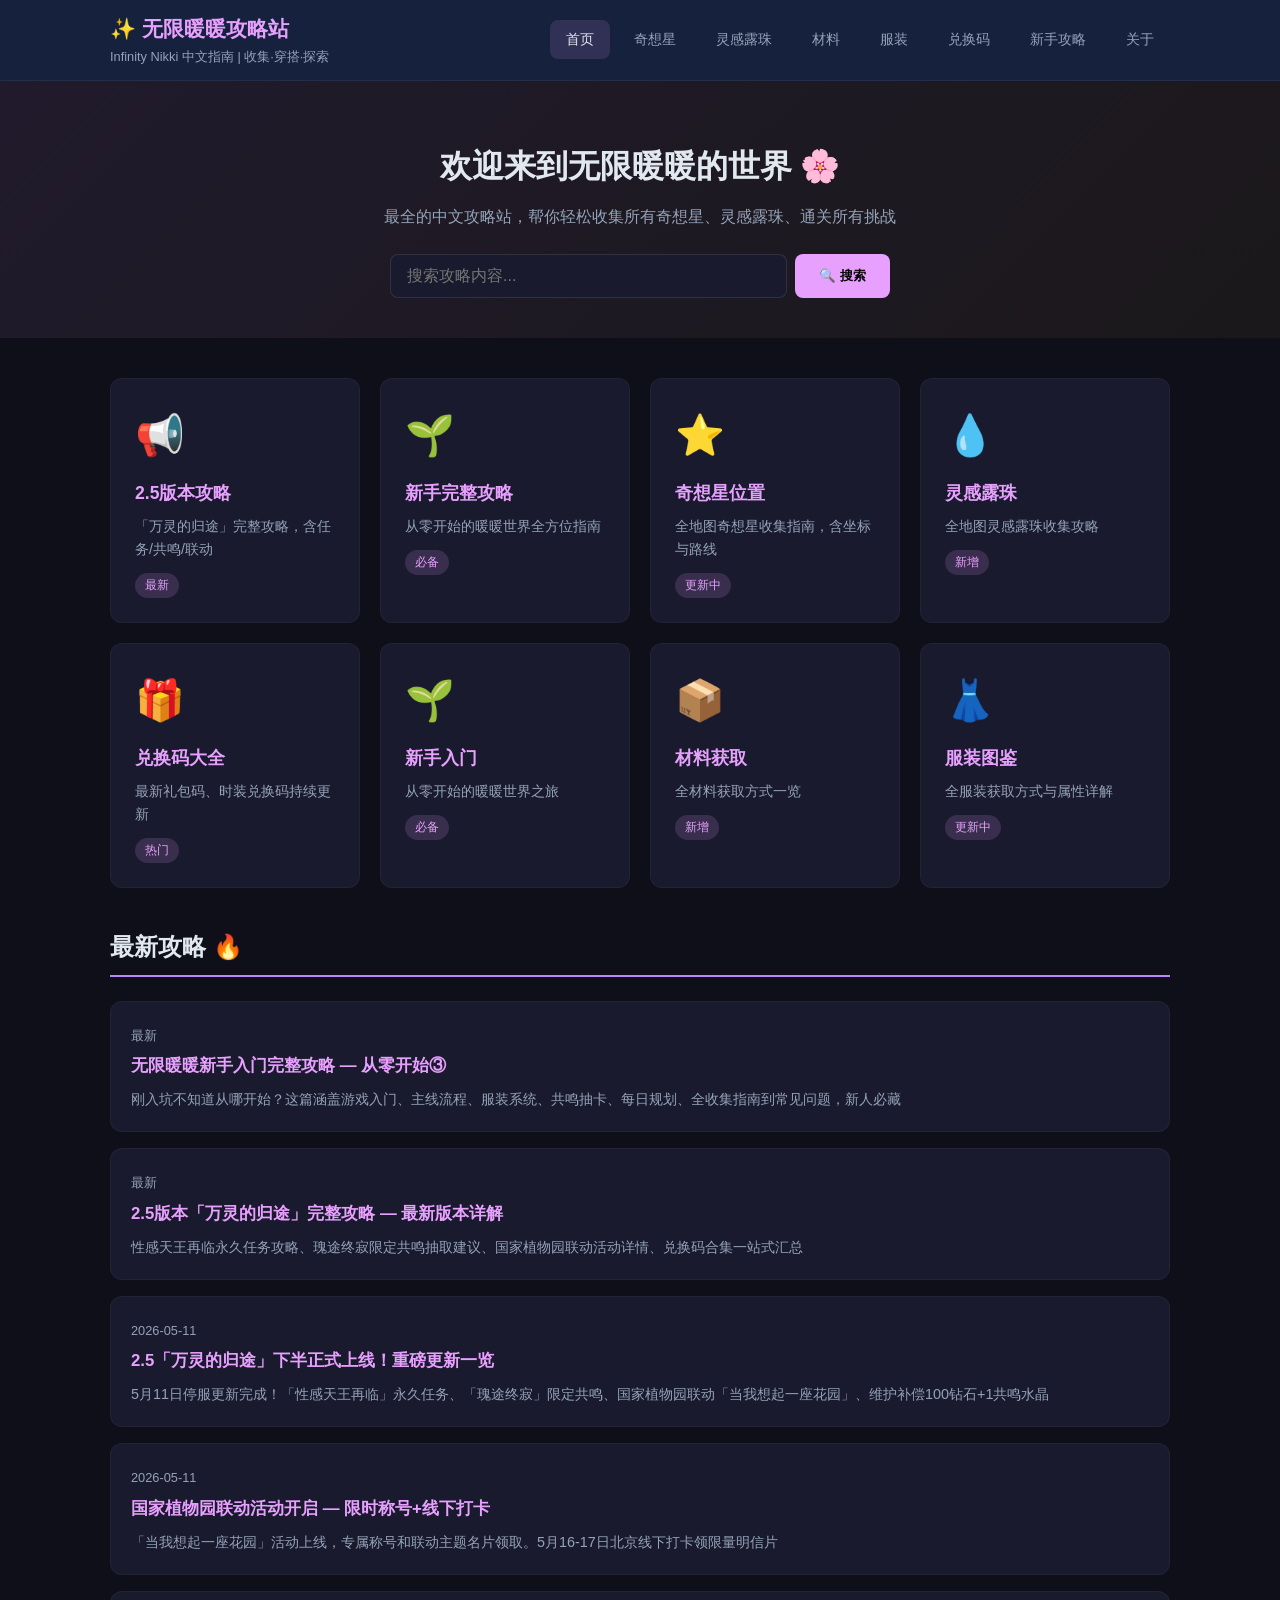
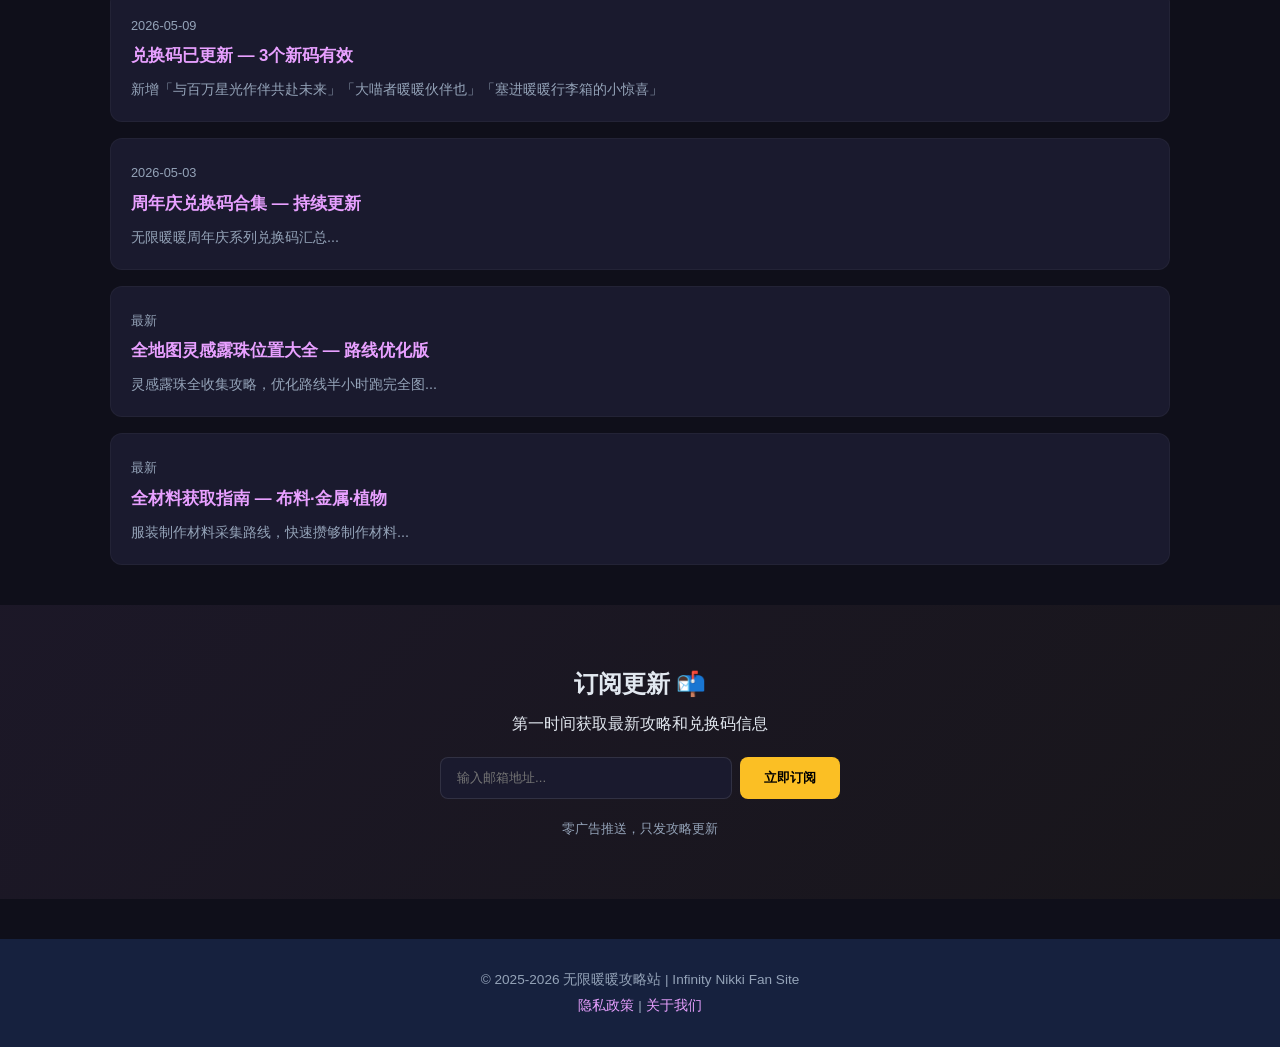
==== commit 38e49286: "每日维护 2026-05-28: 新增4个DC兑换码(BoneyardDC/TheForestDC/DisUncrownedcord/EverbrightDC)，修复首页重复链接" ====
--- a/index.html
+++ b/index.html
@@ -28,7 +28,6 @@
                     <li><a href="outfits.html" >服装</a></li>
                     <li><a href="codes.html" >兑换码</a></li>
                     <li><a href="beginner.html" >新手攻略</a></li>
-                    <li><a href="about.html">关于</a></li>
                     <li><a href="about.html">关于</a></li>
                 </ul>
             </nav>
@@ -173,7 +172,7 @@
     <footer class="site-footer">
         <div class="container">
             <p>© 2025-2026 无限暖暖攻略站 | Infinity Nikki Fan Site</p>
-            <p class="footer-note"><a href="privacy.html">隐私政策</a> | <a href="about.html">关于我们</a> | <a href="about.html">关于我们</a></p>
+            <p class="footer-note"><a href="privacy.html">隐私政策</a> | <a href="about.html">关于我们</a> </p>
         </div>
     </footer>
 
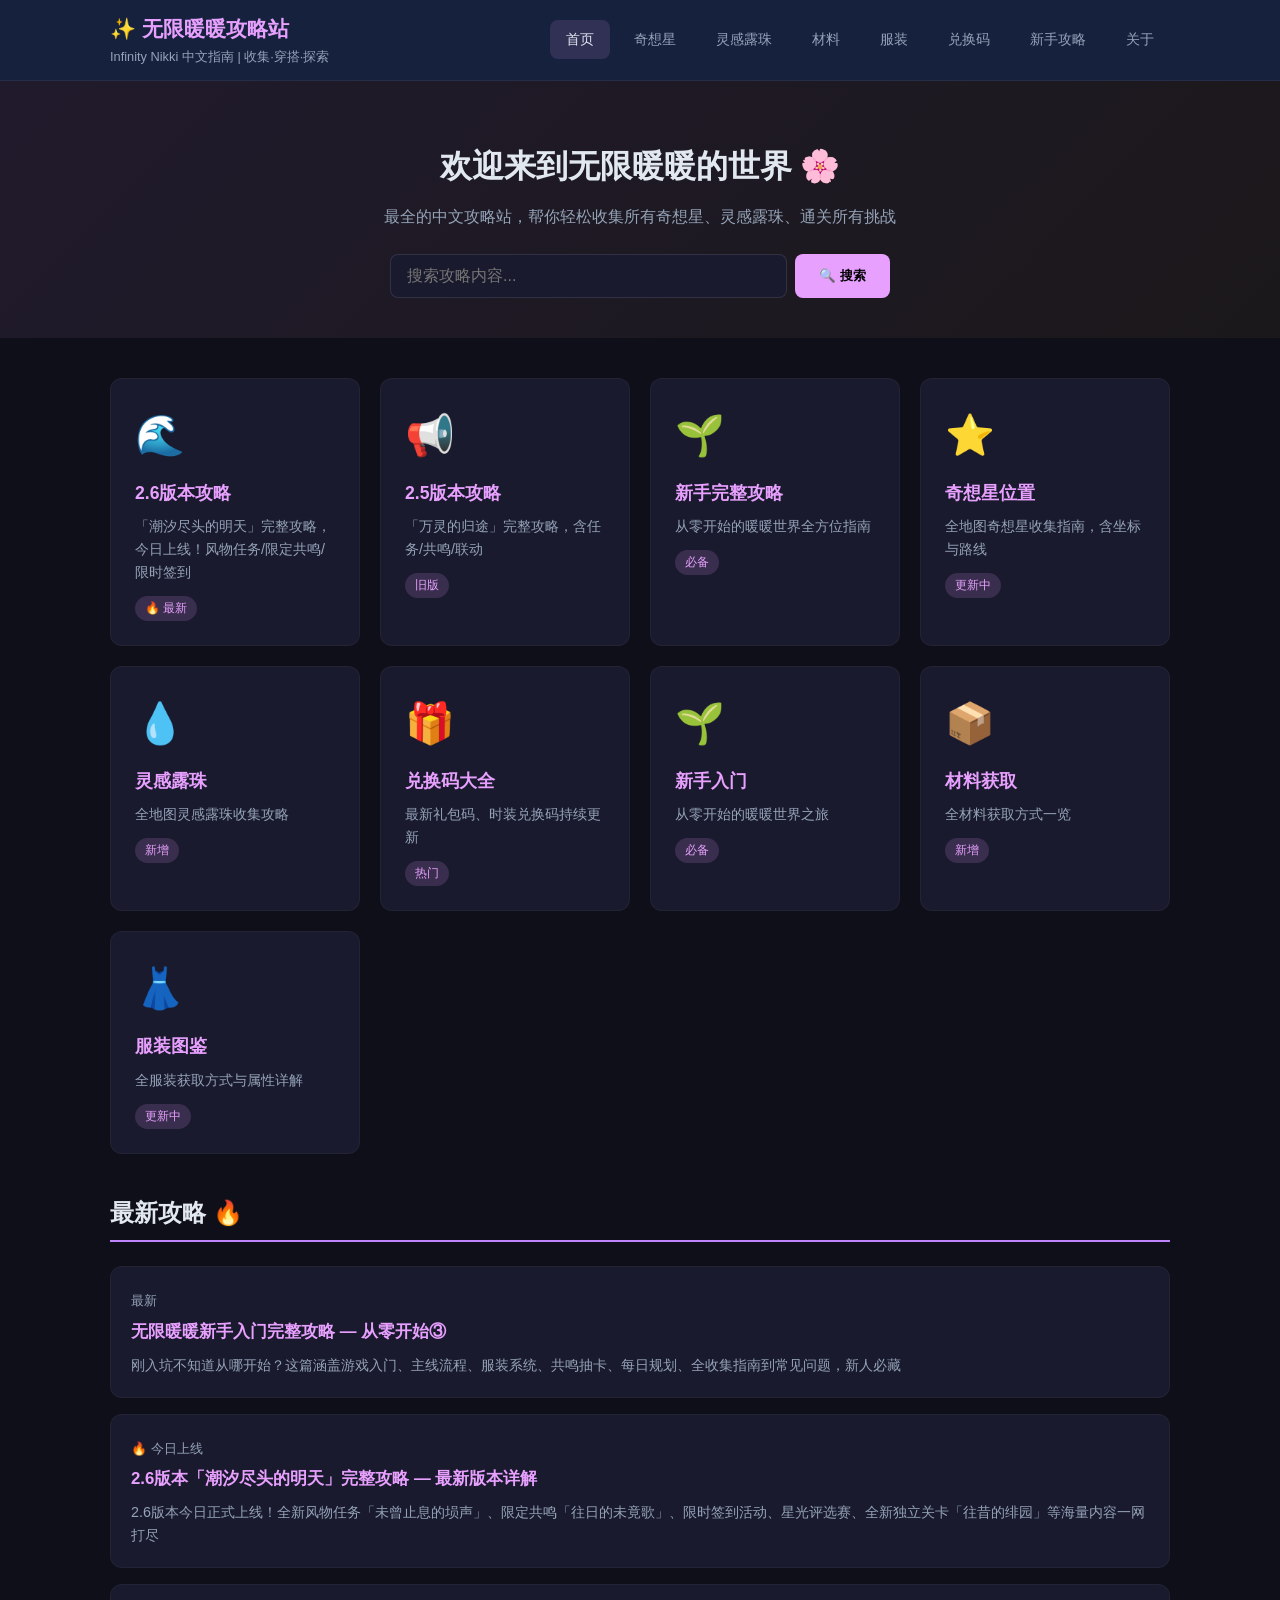
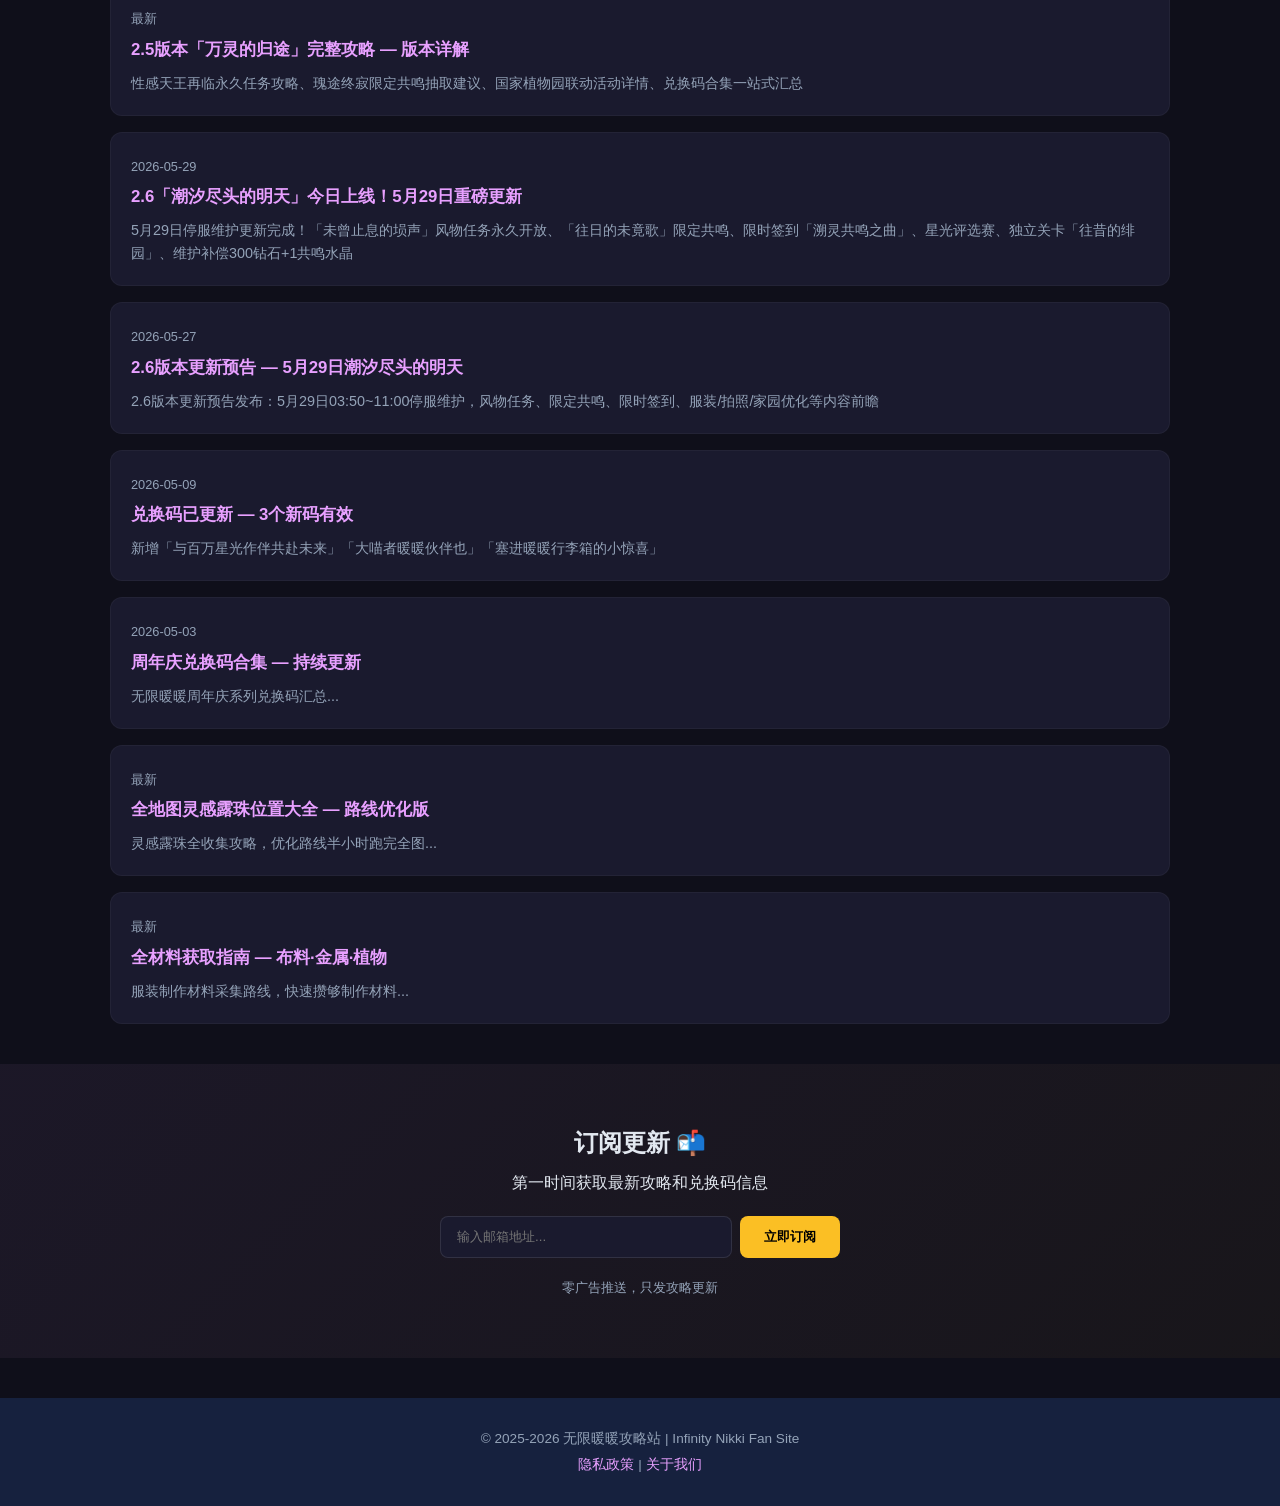
==== commit 97ad8652: "每日维护 2026-05-29: 2.6版本「潮汐尽头的明天」上线！新增 guide-v26.html，更新首页/兑换码/sitemap" ====
--- a/index.html
+++ b/index.html
@@ -51,11 +51,17 @@
         <section class="quick-links">
             <div class="container">
                 <div class="card-grid">
+                    <a href="guide-v26.html" class="card card-whimstar">
+                        <div class="card-icon">🌊</div>
+                        <h3>2.6版本攻略</h3>
+                        <p>「潮汐尽头的明天」完整攻略，今日上线！风物任务/限定共鸣/限时签到</p>
+                        <span class="card-tag">🔥 最新</span>
+                    </a>
                     <a href="guide-v25.html" class="card card-whimstar">
                         <div class="card-icon">📢</div>
                         <h3>2.5版本攻略</h3>
                         <p>「万灵的归途」完整攻略，含任务/共鸣/联动</p>
-                        <span class="card-tag">最新</span>
+                        <span class="card-tag">旧版</span>
                     </a>
                     <a href="beginner-guide.html" class="card card-challenge">
                         <div class="card-icon">🌱</div>
@@ -114,19 +120,24 @@
                         <p>刚入坑不知道从哪开始？这篇涵盖游戏入门、主线流程、服装系统、共鸣抽卡、每日规划、全收集指南到常见问题，新人必藏</p>
                     </article>
                     <article class="guide-item">
+                        <span class="guide-date">🔥 今日上线</span>
+                        <h3><a href="guide-v26.html">2.6版本「潮汐尽头的明天」完整攻略 — 最新版本详解</a></h3>
+                        <p>2.6版本今日正式上线！全新风物任务「未曾止息的埙声」、限定共鸣「往日的未竟歌」、限时签到活动、星光评选赛、全新独立关卡「往昔的绯园」等海量内容一网打尽</p>
+                    </article>
+                    <article class="guide-item">
                         <span class="guide-date">最新</span>
-                        <h3><a href="guide-v25.html">2.5版本「万灵的归途」完整攻略 — 最新版本详解</a></h3>
+                        <h3><a href="guide-v25.html">2.5版本「万灵的归途」完整攻略 — 版本详解</a></h3>
                         <p>性感天王再临永久任务攻略、瑰途终寂限定共鸣抽取建议、国家植物园联动活动详情、兑换码合集一站式汇总</p>
                     </article>
                     <article class="guide-item">
-                        <span class="guide-date">2026-05-11</span>
-                        <h3><a href="index.html">2.5「万灵的归途」下半正式上线！重磅更新一览</a></h3>
-                        <p>5月11日停服更新完成！「性感天王再临」永久任务、「瑰途终寂」限定共鸣、国家植物园联动「当我想起一座花园」、维护补偿100钻石+1共鸣水晶</p>
+                        <span class="guide-date">2026-05-29</span>
+                        <h3><a href="guide-v26.html">2.6「潮汐尽头的明天」今日上线！5月29日重磅更新</a></h3>
+                        <p>5月29日停服维护更新完成！「未曾止息的埙声」风物任务永久开放、「往日的未竟歌」限定共鸣、限时签到「溯灵共鸣之曲」、星光评选赛、独立关卡「往昔的绯园」、维护补偿300钻石+1共鸣水晶</p>
                     </article>
                     <article class="guide-item">
-                        <span class="guide-date">2026-05-11</span>
-                        <h3><a href="index.html">国家植物园联动活动开启 — 限时称号+线下打卡</a></h3>
-                        <p>「当我想起一座花园」活动上线，专属称号和联动主题名片领取。5月16-17日北京线下打卡领限量明信片</p>
+                        <span class="guide-date">2026-05-27</span>
+                        <h3><a href="guide-v26.html">2.6版本更新预告 — 5月29日潮汐尽头的明天</a></h3>
+                        <p>2.6版本更新预告发布：5月29日03:50~11:00停服维护，风物任务、限定共鸣、限时签到、服装/拍照/家园优化等内容前瞻</p>
                     </article>
                     <article class="guide-item">
                         <span class="guide-date">2026-05-09</span>
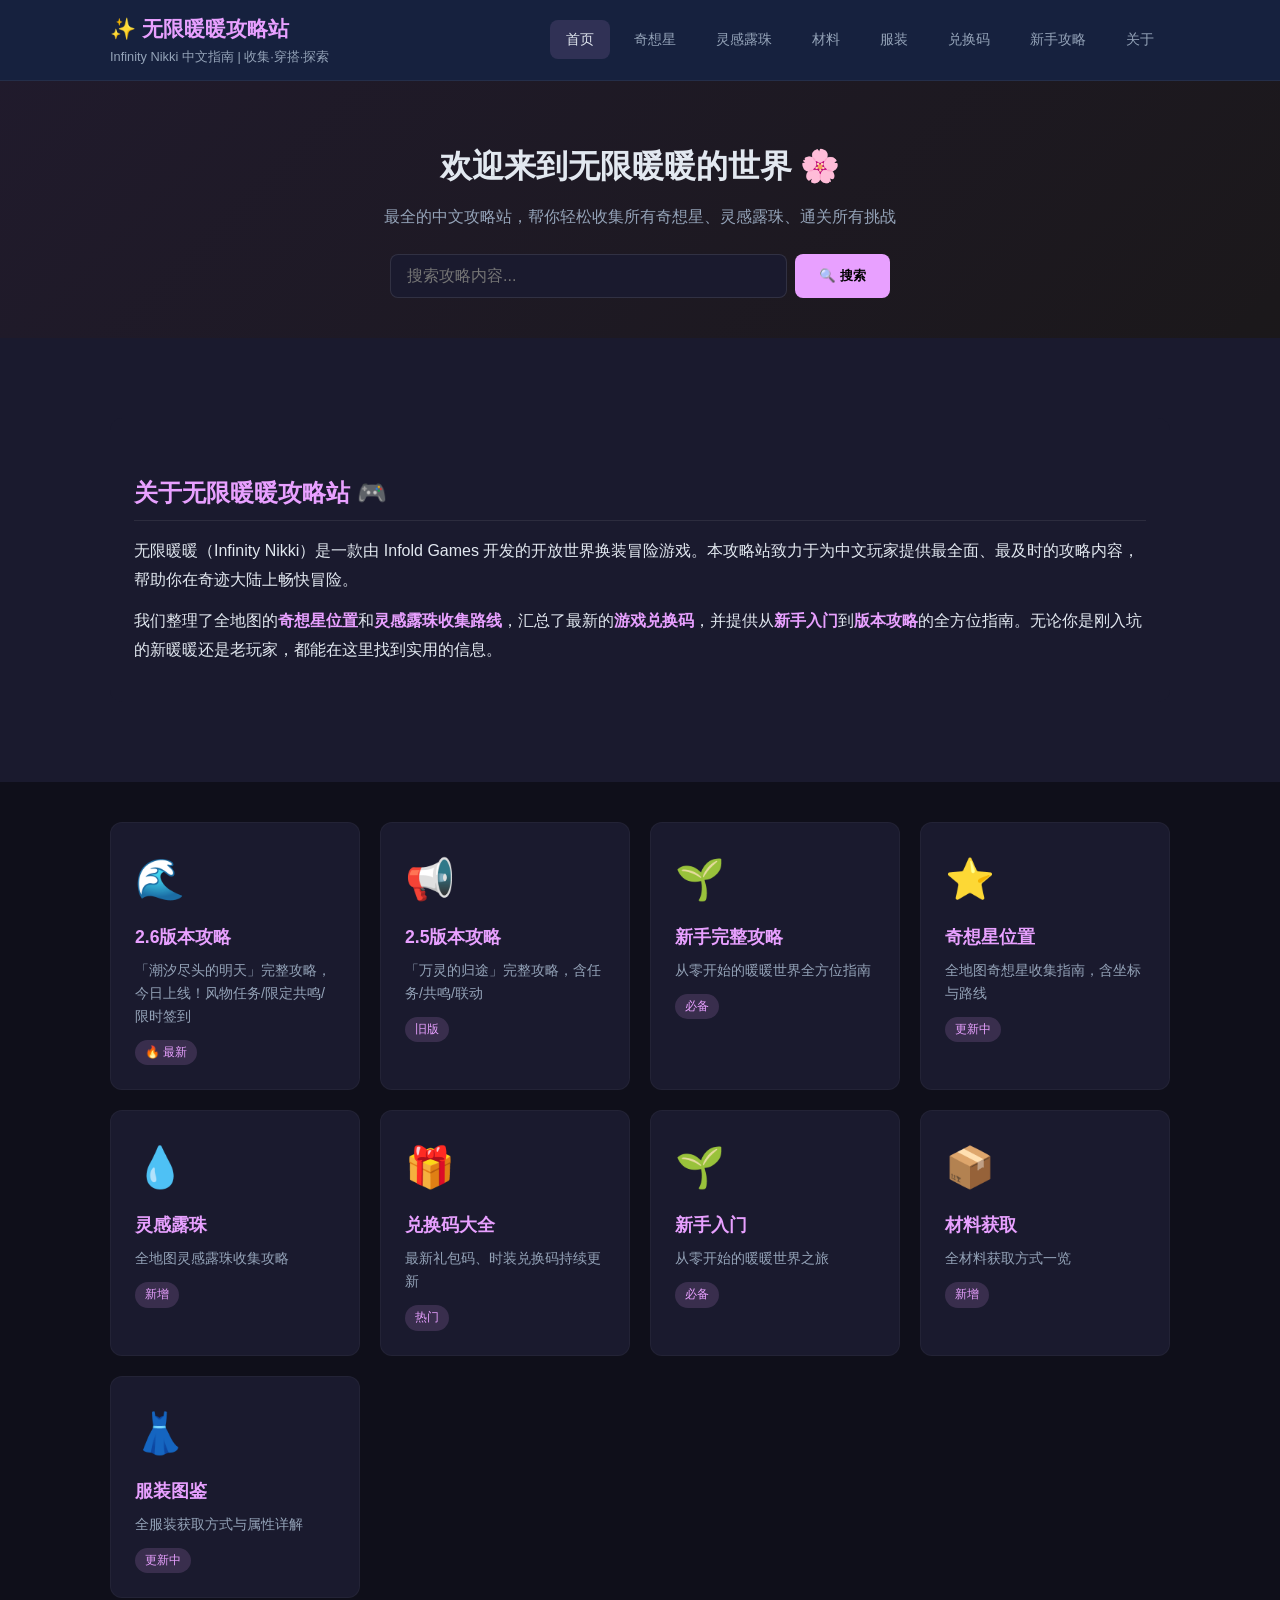
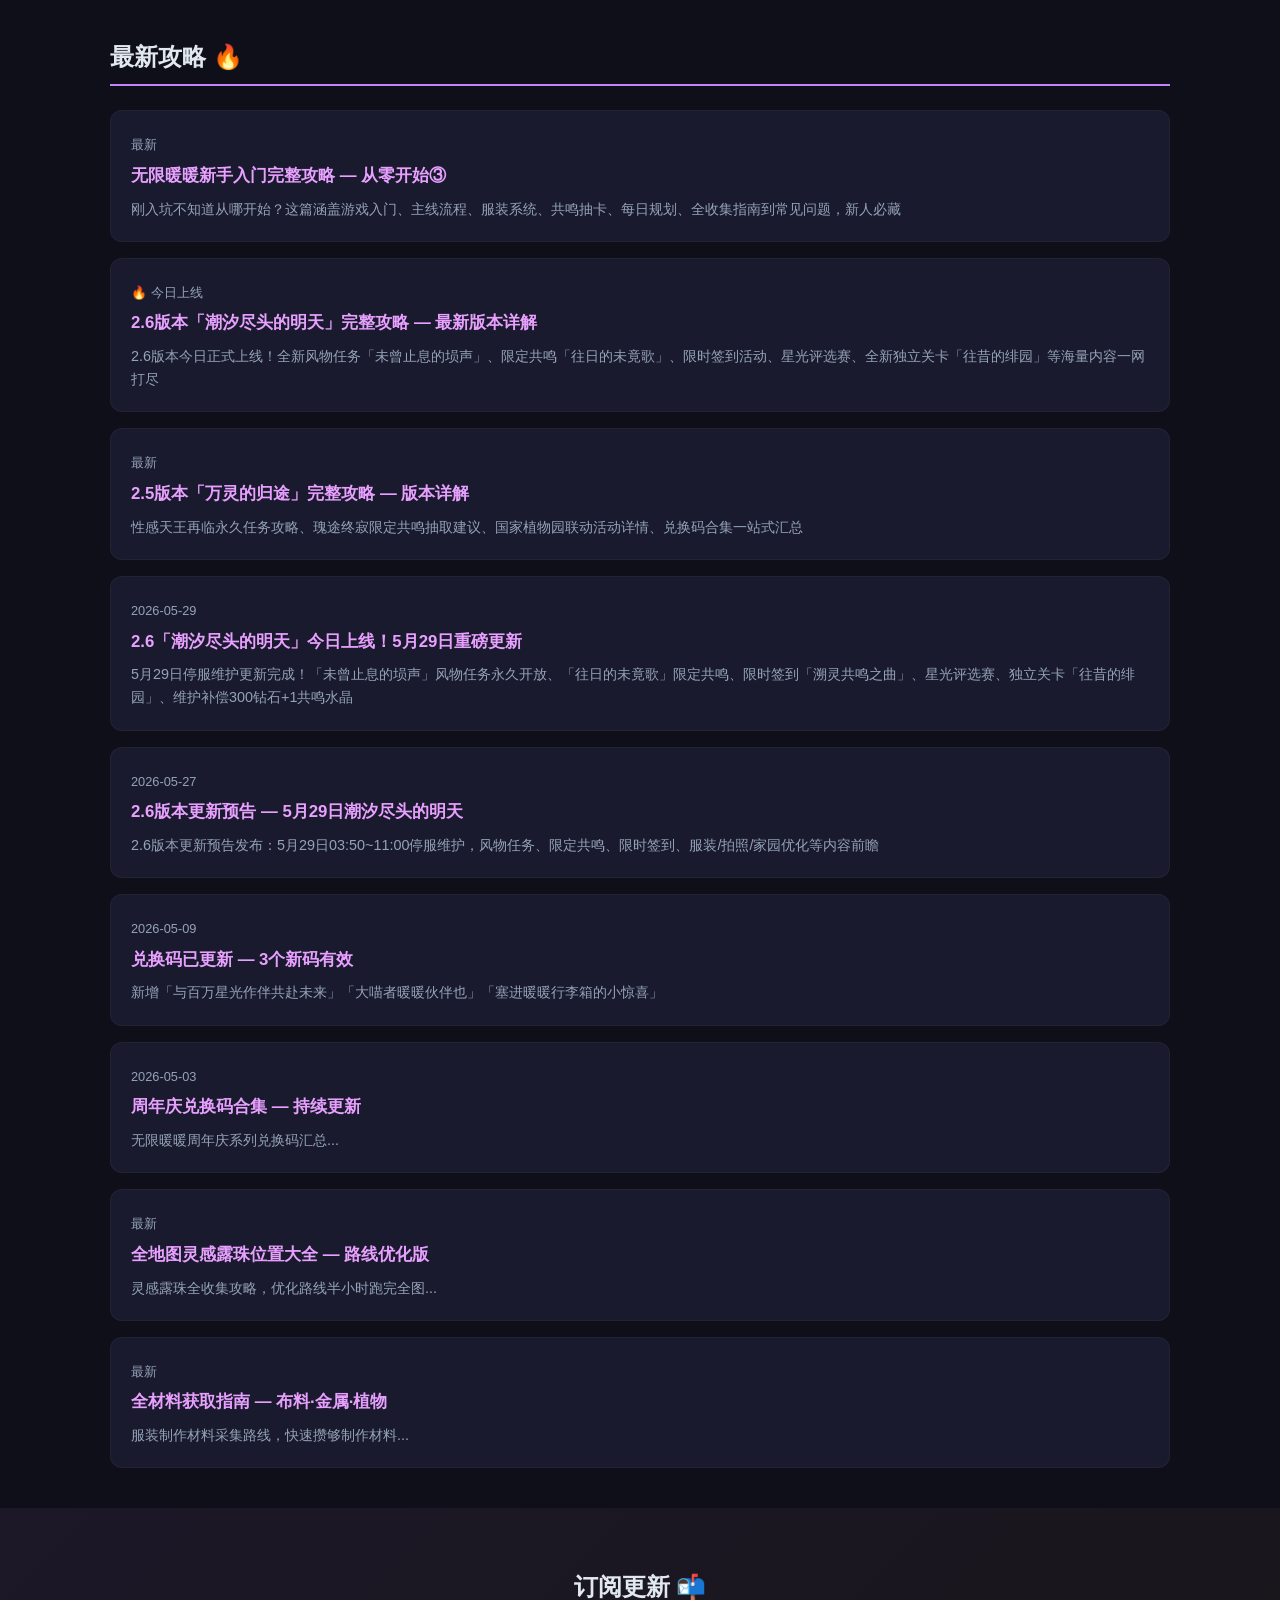
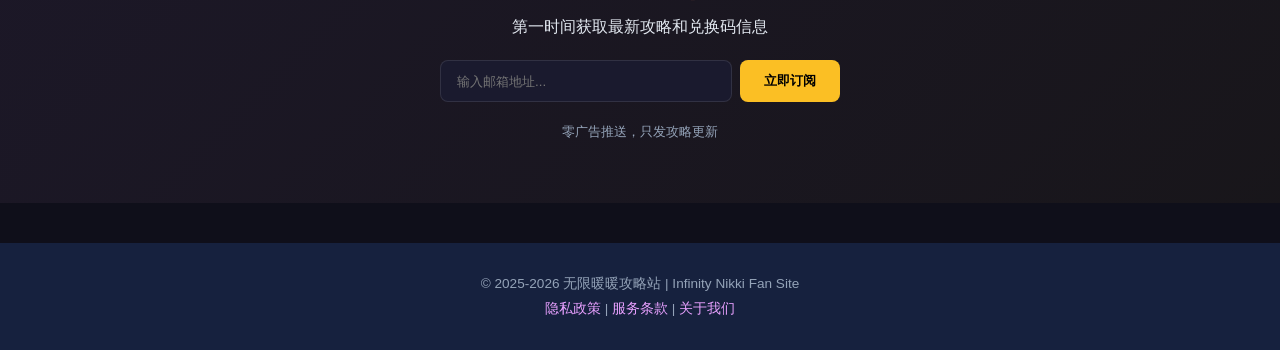
==== commit b8a34854: "AdSense审核修复：大幅扩充内容 + 新增条款页 + 改进隐私政策 + 面包屑导航 + 结构化数据" ====
--- a/index.html
+++ b/index.html
@@ -47,6 +47,17 @@
             </div>
         </section>
 
+        <!-- Site Intro -->
+        <section class="content-section">
+            <div class="container">
+                <div class="guide-article">
+                    <h2>关于无限暖暖攻略站 🎮</h2>
+                    <p>无限暖暖（Infinity Nikki）是一款由 Infold Games 开发的开放世界换装冒险游戏。本攻略站致力于为中文玩家提供最全面、最及时的攻略内容，帮助你在奇迹大陆上畅快冒险。</p>
+                    <p>我们整理了全地图的<strong><a href="whimstars.html">奇想星位置</a></strong>和<strong><a href="dewdrops.html">灵感露珠收集路线</a></strong>，汇总了最新的<strong><a href="codes.html">游戏兑换码</a></strong>，并提供从<strong><a href="beginner-guide.html">新手入门</a></strong>到<strong><a href="guide-v26.html">版本攻略</a></strong>的全方位指南。无论你是刚入坑的新暖暖还是老玩家，都能在这里找到实用的信息。</p>
+                </div>
+            </div>
+        </section>
+
         <!-- Quick Links -->
         <section class="quick-links">
             <div class="container">
@@ -183,7 +194,7 @@
     <footer class="site-footer">
         <div class="container">
             <p>© 2025-2026 无限暖暖攻略站 | Infinity Nikki Fan Site</p>
-            <p class="footer-note"><a href="privacy.html">隐私政策</a> | <a href="about.html">关于我们</a> </p>
+            <p class="footer-note"><a href="privacy.html">隐私政策</a> | <a href="terms.html">服务条款</a> | <a href="about.html">关于我们</a> </p>
         </div>
     </footer>
 
--- a/style.css
+++ b/style.css
@@ -562,6 +562,110 @@
     position: absolute;
     left: 0;
     color: var(--primary);
+    color: var(--primary);
+}
+
+/* ===== Breadcrumb ===== */
+.breadcrumb {
+    background: rgba(255,255,255,0.02);
+    border-bottom: 1px solid rgba(255,255,255,0.04);
+    padding: 10px 0;
+    font-size: 0.85rem;
+    color: var(--text-dim);
+}
+
+.breadcrumb a {
+    color: var(--primary-dim);
+}
+
+.breadcrumb a:hover {
+    color: var(--primary);
+}
+
+.breadcrumb span {
+    color: var(--text);
+}
+
+/* ===== Guide Article (long-form content) ===== */
+.guide-article {
+    margin: 2rem 0;
+}
+
+.guide-article h2 {
+    color: var(--primary);
+    font-size: 1.5rem;
+    margin: 2rem 0 1rem;
+    padding-bottom: 0.5rem;
+    border-bottom: 1px solid rgba(255,255,255,0.08);
+}
+
+.guide-article h3 {
+    color: var(--accent);
+    font-size: 1.2rem;
+    margin: 1.5rem 0 0.8rem;
+}
+
+.guide-article p {
+    margin: 0.8rem 0;
+    color: var(--text);
+    line-height: 1.8;
+}
+
+.guide-article ul,
+.guide-article ol {
+    margin: 0.8rem 0;
+    padding-left: 1.5rem;
+}
+
+.guide-article li {
+    margin: 0.5rem 0;
+    line-height: 1.7;
+    color: var(--text-dim);
+}
+
+.guide-article strong {
+    color: var(--text);
+}
+
+.guide-article table {
+    margin: 1rem 0;
+}
+
+.guide-article .notice-box {
+    background: rgba(96, 165, 250, 0.1);
+    border-left: 4px solid #60a5fa;
+    border-radius: 8px;
+    padding: 1rem;
+    margin: 1.5rem 0;
+}
+
+/* ===== Table improvements ===== */
+.collect-table caption {
+    padding: 0.8rem 0;
+    color: var(--text-dim);
+    font-size: 0.9rem;
+}
+
+/* ===== Page Hero improvements ===== */
+.page-hero {
+    text-align: center;
+    padding: 3rem 0 1.5rem;
+}
+
+.page-hero h1 {
+    font-size: 2rem;
+    background: linear-gradient(135deg, var(--primary), var(--accent));
+    -webkit-background-clip: text;
+    -webkit-text-fill-color: transparent;
+    background-clip: text;
+    margin-bottom: 0.8rem;
+}
+
+.page-hero .page-description {
+    color: var(--text-dim);
+    font-size: 1.05rem;
+    max-width: 600px;
+    margin: 0 auto;
 }
 
 @media (max-width: 768px) {
